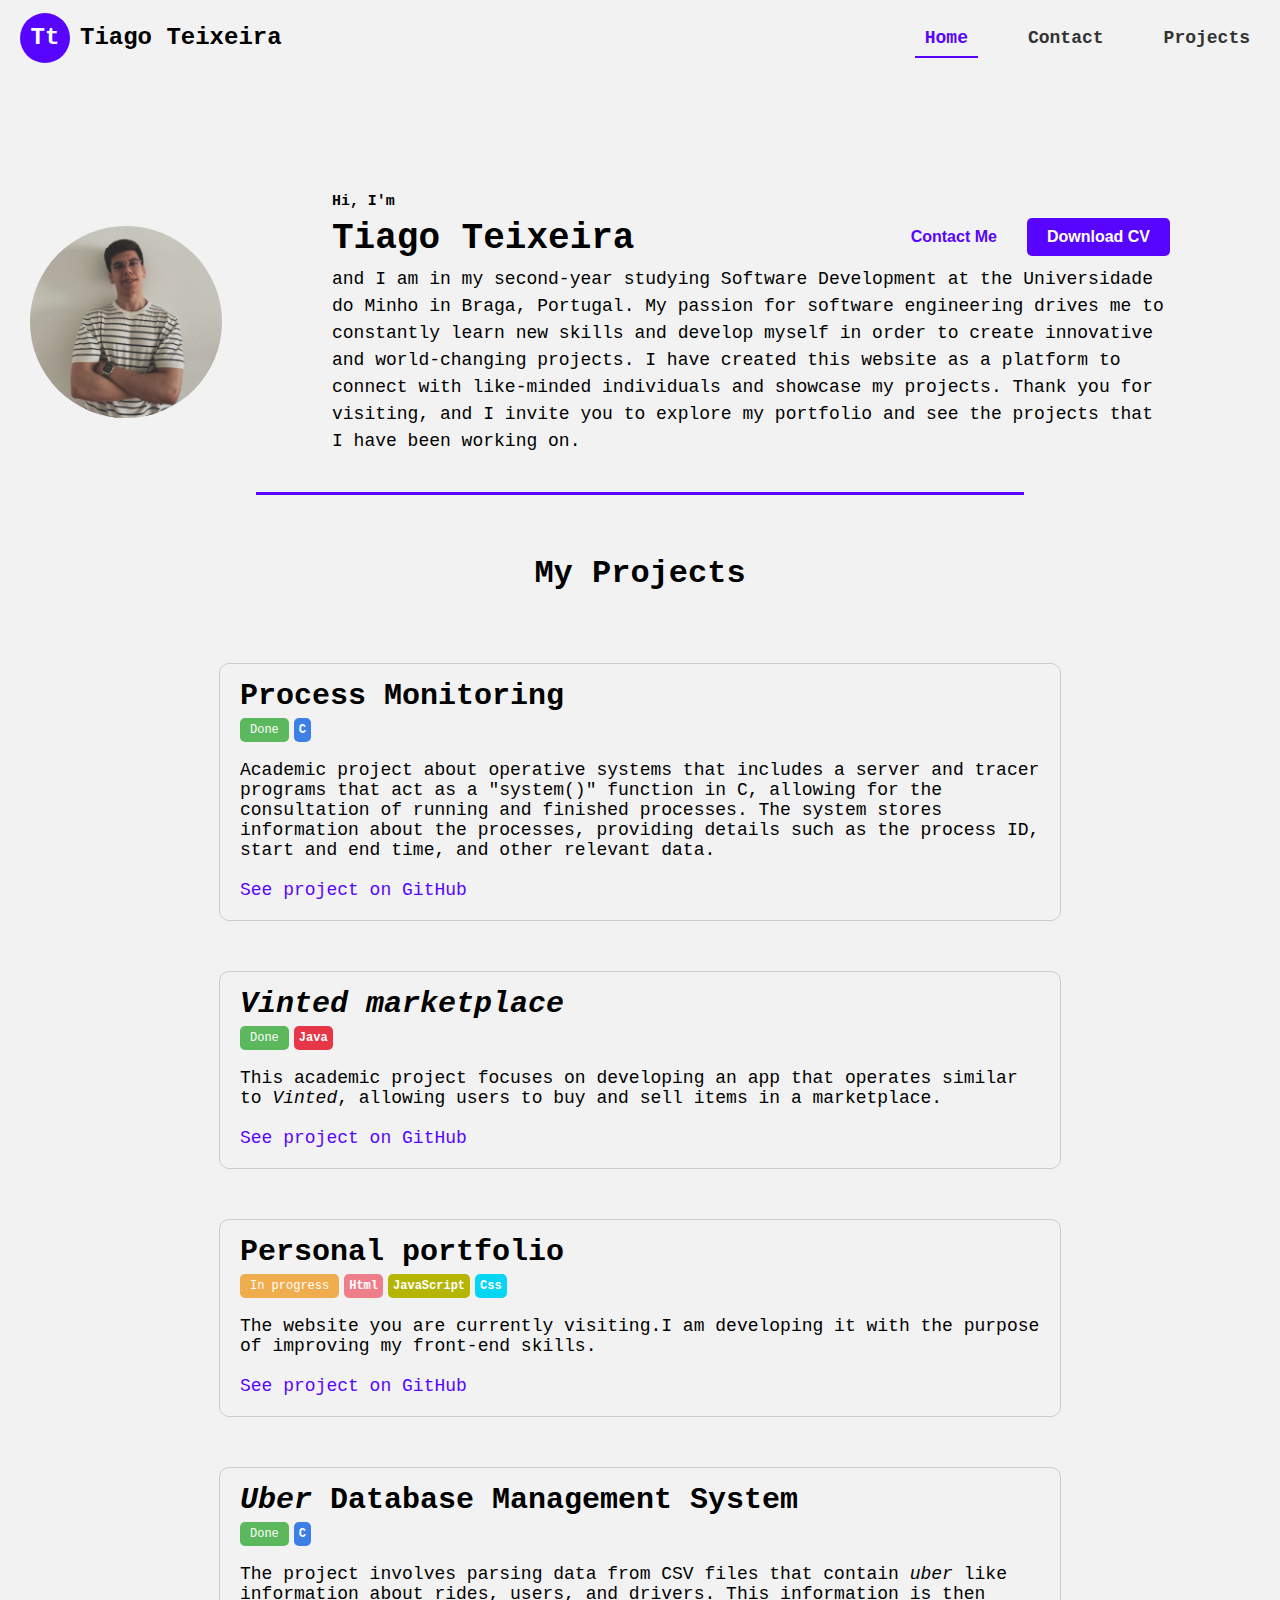
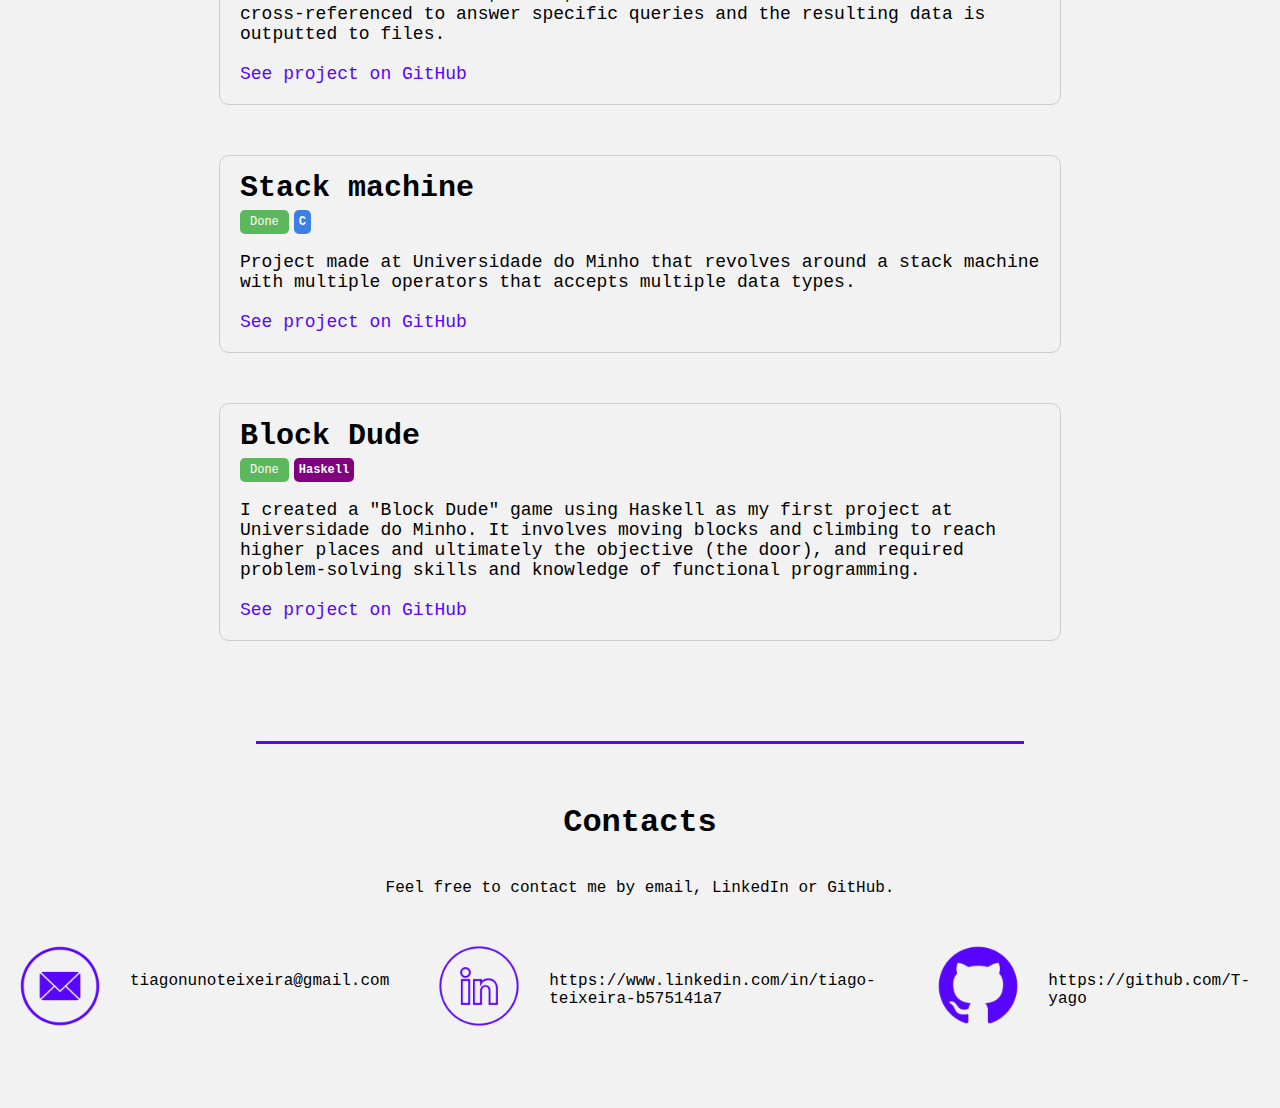
==== index.html @ 875821d2 "Fix typo" ====
<!DOCTYPE html>
<html>
<head>
	<meta charset="UTF-8">
	<title>My Portfolio</title>
    <script src="script.js"></script>
	<link rel="stylesheet" href="index.css">
</head>
<body>
	<div class="nav menu">
		<header>
			<div class="logo">
                <div class="circle" onclick="window.location.href='index.html';" style="cursor: pointer;">
					<p class="initials">Tt</p>
				  </div>
                <div onclick="window.location.href='index.html';" style="cursor: pointer;"><h1 class="name">Tiago Teixeira</h1></div>
            </div>
			<nav>
				<ul>
					<li><a href="index.html" class="active">Home</a></li>
					<li><a href="contact.html">Contact</a></li>
					<li><a href="projects.html">Projects</a></li>
				</ul>
			</nav>
		</header>
	</div>

	<div class="container">
		<img src="images/fotolinkdin.jpeg" alt="Tiago Teixeira">
		<div class="text">
			<h5>Hi, I'm</h5>
            <div class="name-buttons">
                <h1>Tiago Teixeira</h1>
                <div class="button-container">
                    <button id="contact-button" onclick="location.href='contact.html';">Contact Me</button>
                    <a href="images/CV_semContacto.pdf" download>
                        <button id="cv-button">Download CV</button>
                      </a>               
                </div>                
            </div>
			<p> and I am in my second-year studying Software Development at the Universidade do Minho in Braga, Portugal.
			My passion for software engineering drives me to constantly learn new skills and develop myself in order to create innovative and world-changing projects.
			I have created this website as a platform to connect with like-minded individuals and showcase my projects. Thank you for visiting, and I invite you to explore my portfolio and see the projects that I have been working on.</p>
		</div>
	</div>

    <div class="separator"></div>

	
	<div class="projects">
        <h1>My Projects</h1>
    
        <div class="project">
            <div class="project-header">
                <h2>Process Monitoring</h2>
                <span class="status done">Done</span>
                <span class="language c">C</span>

            </div>
            <p>Academic project about operative systems that includes a server and tracer programs that act as a "system()" function in C, allowing for the consultation of running and finished processes. The system stores information about the processes, providing details such as the process ID, start and end time, and other relevant data.</p>
            <a href="https://github.com/T-yago/SO" target="_blank">See project on GitHub</a>
        </div>
        
        <div class="project">
            <div class="project-header">
                <h2><em>Vinted marketplace</em></h2>
                <span class="status done">Done</span>
                <span class="language java">Java</span>
            </div>
            <p>This academic project focuses on developing an app that operates similar to <em>Vinted</em>, allowing users to buy and sell items in a marketplace.</p>
            <a href="https://github.com/T-yago/POO" target="_blank">See project on GitHub</a>
        </div>
        <div class="project">
            <div class="project-header">
                <h2>Personal portfolio</h2>
                <span class="status in-progress">In progress</span>
                <span class="language html">Html</span>
                <span class="language javascript">JavaScript</span>
                <span class="language css">Css</span>
            </div>
            <p>The website you are currently visiting.I am developing it with the purpose of improving my front-end skills.</p>
            <a href="https://github.com/T-yago/T-yago.github.io" target="_blank">See project on GitHub</a>
        </div>
        <div class="project">
            <div class="project-header">
                <h2><em>Uber</em> Database Management System</h2>
                <span class="status done">Done</span>
                <span class="language c">C</span>
            </div>
            <p> The project involves parsing data from CSV files that contain <em>uber</em> like information about rides, users, and drivers. This information is then cross-referenced to answer specific queries and the resulting data is outputted to files. </p>            <a href="https://github.com/T-yago/LI3" target="_blank">See project on GitHub</a>
        </div>
        
        <div class="project">
            <div class="project-header">
                <h2>Stack machine</h2>
                <span class="status done">Done</span>
                <span class="language c">C</span>
            </div>
            <p>Project made at Universidade do Minho that revolves around a stack machine with multiple operators that accepts multiple data types.</p>
            <a href="https://github.com/T-yago/LI2" target="_blank">See project on GitHub</a>
        </div>
        <div class="project">
            <div class="project-header">
                <h2>Block Dude</h2>
                <span class="status done">Done</span>
                <span class="language haskell">Haskell</span>
            </div>
            <p>I created a "Block Dude" game using Haskell as my first project at Universidade do Minho. It involves moving blocks and climbing to reach higher places and ultimately the objective (the door), and required problem-solving skills and knowledge of functional programming.</p>
            <a href="https://github.com/T-yago/LI1" target="_blank">See project on GitHub</a>
        </div>
    </div>

    
    <div class="separator"></div>

    <div class="contacts">
		<h1>Contacts</h1>
		<p>Feel free to contact me by email, LinkedIn or GitHub.</p>
		    <div class="logos">
                <div class="social_contact">
			        <a href="mailto:tiagonunoteixeira@gmail.com" target="_blank"><img src="images/email.png" alt="Email"></a>
                    <p>tiagonunoteixeira@gmail.com</p>
                </div>
                <div class="social_contact">
			        <a href="https://www.linkedin.com/in/tiago-teixeira-b575141a7" target="_blank"><img src="images/linkedin.png" alt="LinkedIn"></a>
                    <p>https://www.linkedin.com/in/tiago-teixeira-b575141a7</p>
                </div>
                <div class="social_contact">
                    <a href="https://github.com/T-yago" target="_blank"><img src="images/github.png" alt="GitHub"></a>
                    <p>https://github.com/T-yago</p>
                </div>
		</div>
	</div>
    	  
</body>
</html>
---- index.css ----
body {
  background-color:#f2f2f2;
  margin: 0;
  padding: 0;
  font-family: "ubuntu", monospace;
}
  .container {
    margin-top:6%;
    display: flex;
    flex-direction: row;
    align-items: center;
    justify-content: center;
    background-color: #f2f2f2;
    margin-bottom: -1%;
  }

  .container img {
    width: 15%;
    height: auto;
    margin-left: 30px;
    margin-right: 0px;
    margin-top: 10px;
    margin-bottom: 10px;
    border-radius: 50%;
  }

/* Name and buttons*/
/* ---------------------------------------------------------------------------*/

  .name-buttons {
    display: flex;
    flex-direction: row;
    justify-content: space-between;
    align-items: center;
    width: 100%;
  }

  .name-buttons h1 {
    font-family: 'Source Code Pro', monospace;
  }

  .button-container {
    display: flex;
    flex-direction: row;
    align-items: flex-end;
    margin-left: auto;
    margin-bottom: 4px;
  }

  .button-container button#contact-button {
    margin-right: 10px;
    padding: 10px 20px;
    margin-left: 10px;
    font-size: 16px;
    font-weight: bold;
    border-radius: 5px;
    border: none;
    background-color: #f2f2f2;
    color: #5805ff;
    cursor: pointer;
    transition: background-color 0.3s ease, transform 0.2s ease;
  }
  
  .button-container button#contact-button:hover {
    background-color: #5805ff;
    color: white;
    transform: scale(1.05);
  }
  

  .button-container button#cv-button {
    padding: 10px 20px;
    font-size: 16px;
    font-weight: bold;
    border-radius: 5px;
    border: none;
    background-color: #5805ff;
    color: white;
    cursor: pointer;
    transition: background-color 0.3s ease, transform 0.2s ease, color 0.2s ease;
  }
  
  .button-container button#cv-button:hover {
    color: white;
    transform: scale(1.05);
  }

 

  /* ---------------------------------------------------------------------------*/
  /*----------------------------------------------- text -------------------------------------------------------------*/

  .text {
    flex: 1;
    margin-right: 60px;
    font-size: 18px;
    line-height: 1.5;
    text-align: center;
    display: flex;
    flex-direction: column;
    align-items: flex-start;
    margin-left: 60px;
    padding: 50px;
    width: 70%;
  }

  .text h5, .text h1, .text p {
    text-align: start;
    margin: 0;
    padding: 0;
  }



/* ---------------------------------------------------------------------------*/
/*------------------------Navigation menu ------------------*/

header {
  display: flex;
  justify-content: space-between;
  align-items: center;
  background-color: #f2f2f2;
  margin-top: 1%;
}

.logo {
  margin-left: 20px;
  display: flex;
  align-items: center;
}

.circle {
  display: flex;
  justify-content: center;
  align-items: center;
  background-color: #5805ff;
  border-radius: 50%;
  width: 50px;
  height: 50px;
  margin-right: 10px;
  cursor: pointer;
  position: relative;
  transition: transform 0.2s ease-in-out;
  padding: 0; 
}

  
  .circle:hover {
  transform: scale(1.1); /* add scaling effect */
  }

.initials {
  color: #fff;
  font-size: 24px;
  font-weight: bold;
  margin: 0;
}

.name {
  margin: 0;
  font-size: 24px;
}

nav ul {
  list-style: none;
  margin: 0;
  padding: 0;
  display: flex;
}

nav ul li {
  margin-right: 20px;
}

nav ul li:last-child {
  margin-right: 0;
}

nav ul li a {
  text-decoration: none;
  color: #333;
  margin-right: 20px;
  padding: 10px;
  font-weight: bold;
  font-size: 18px;
  transition: color 0.3s ease;
  position: relative;
}

nav ul li a:hover {
  color: #5805ff;
}

nav ul li a::after {
  content: '';
  position: absolute;
  width: 100%;
  height: 2px;
  bottom: 0;
  left: 0;
  background-color: #5805ff;
  visibility: hidden;
  transform: scaleX(0);
  transition: all 0.3s ease-in-out;
}

nav ul li a:hover::after {
  visibility: visible;
  transform: scaleX(1);
}

nav ul li a.active {
  color: #5805ff;
}

nav ul li a.active::after {
  visibility: visible;
  transform: scaleX(1);
  background-color: #5805ff; /* add this line */
}




/*
-------------------------------------------PROJECTS-----------------------------------------------------------
*/

.projects {
  display: flex;
  flex-direction: column;
  align-items: center;
  margin-bottom: 100px;
}

.project {
  margin-top: 50px;
  padding: 20px;
  border: 1px solid #ccc;
  border-radius: 10px;
  max-width: 800px;
  width: 100%;
}

.project-header {
  display: flex;
  align-items: center;
  margin-bottom: 10px;
  flex-wrap: wrap;
}

.project-header h2 {
  margin-top: -5px;
  margin-bottom: 5px;
  width: 100%;
  font-size: 30px;
  margin-right: 10px;
}


.project p {
  font-size: 18px;
  margin-bottom: 20px;
}

.project a {
  display: block;
  font-size: 18px;
  text-decoration: none;
  color: #5805ff;
}

.project a:hover {
  text-decoration: underline;
  border: none;
}

.status {
  font-size: 12px;
  padding: 5px 10px;
  border-radius: 5px;

}

.done {
  background-color: #5cb85c;
  color: #fff;
}

.in-progress {
  background-color: #f0ad4e;
  color: #fff;

}

.project:nth-child(:last-child) {
 padding-bottom: 10px;
}

.language {
  padding: 5px;
  border-radius: 5px;
  font-size: 12px;
  font-weight: bold;
  margin: 0px;
  margin-left: 5px;
}

.c {
  color: #fff;
  background-color: #3c80e5;
}

.java {
  background-color: #e73648;
  color: #fff;
}

.javascript {
  background-color: #b5b504;
  color: #fff;
}

.css {
  background-color: #07d5f4;
  color: #fff;
}

.html {
  background-color: #ee7e89;
  color: #fff;
}

.haskell {
  background-color: purple;
  color: #fff;
}

/* CONTACTS */

.contacts {
  display: flex;
  align-items: center;
  flex-direction: column;
 }
 
 .contacts img {
     width: 100px;
     height: 100px;
     border-radius: 50%;
     transition: transform 0.2s ease-in-out;
 }
 
 .logos {
  padding-top: 1%;
  display: flex;
  flex-direction: row;
 }
 
 .logos img:hover {
     transform: scale(1.1);
     border: none;
 }

 .social_contact {
  padding: 10px;
  display: flex;
  flex-direction: row;
 }

 .social_contact p {
  padding: 20px;
 }   

 /*
 Changed the top margin because the size of the logos was different
 */
 .social_contact:nth-child(3) {
  margin-bottom: 18px;
}



.separator {
  width: 60%;
	height: 3px;
	margin: auto;
  margin-bottom: 3%;
  background-color: #5805ff;
}
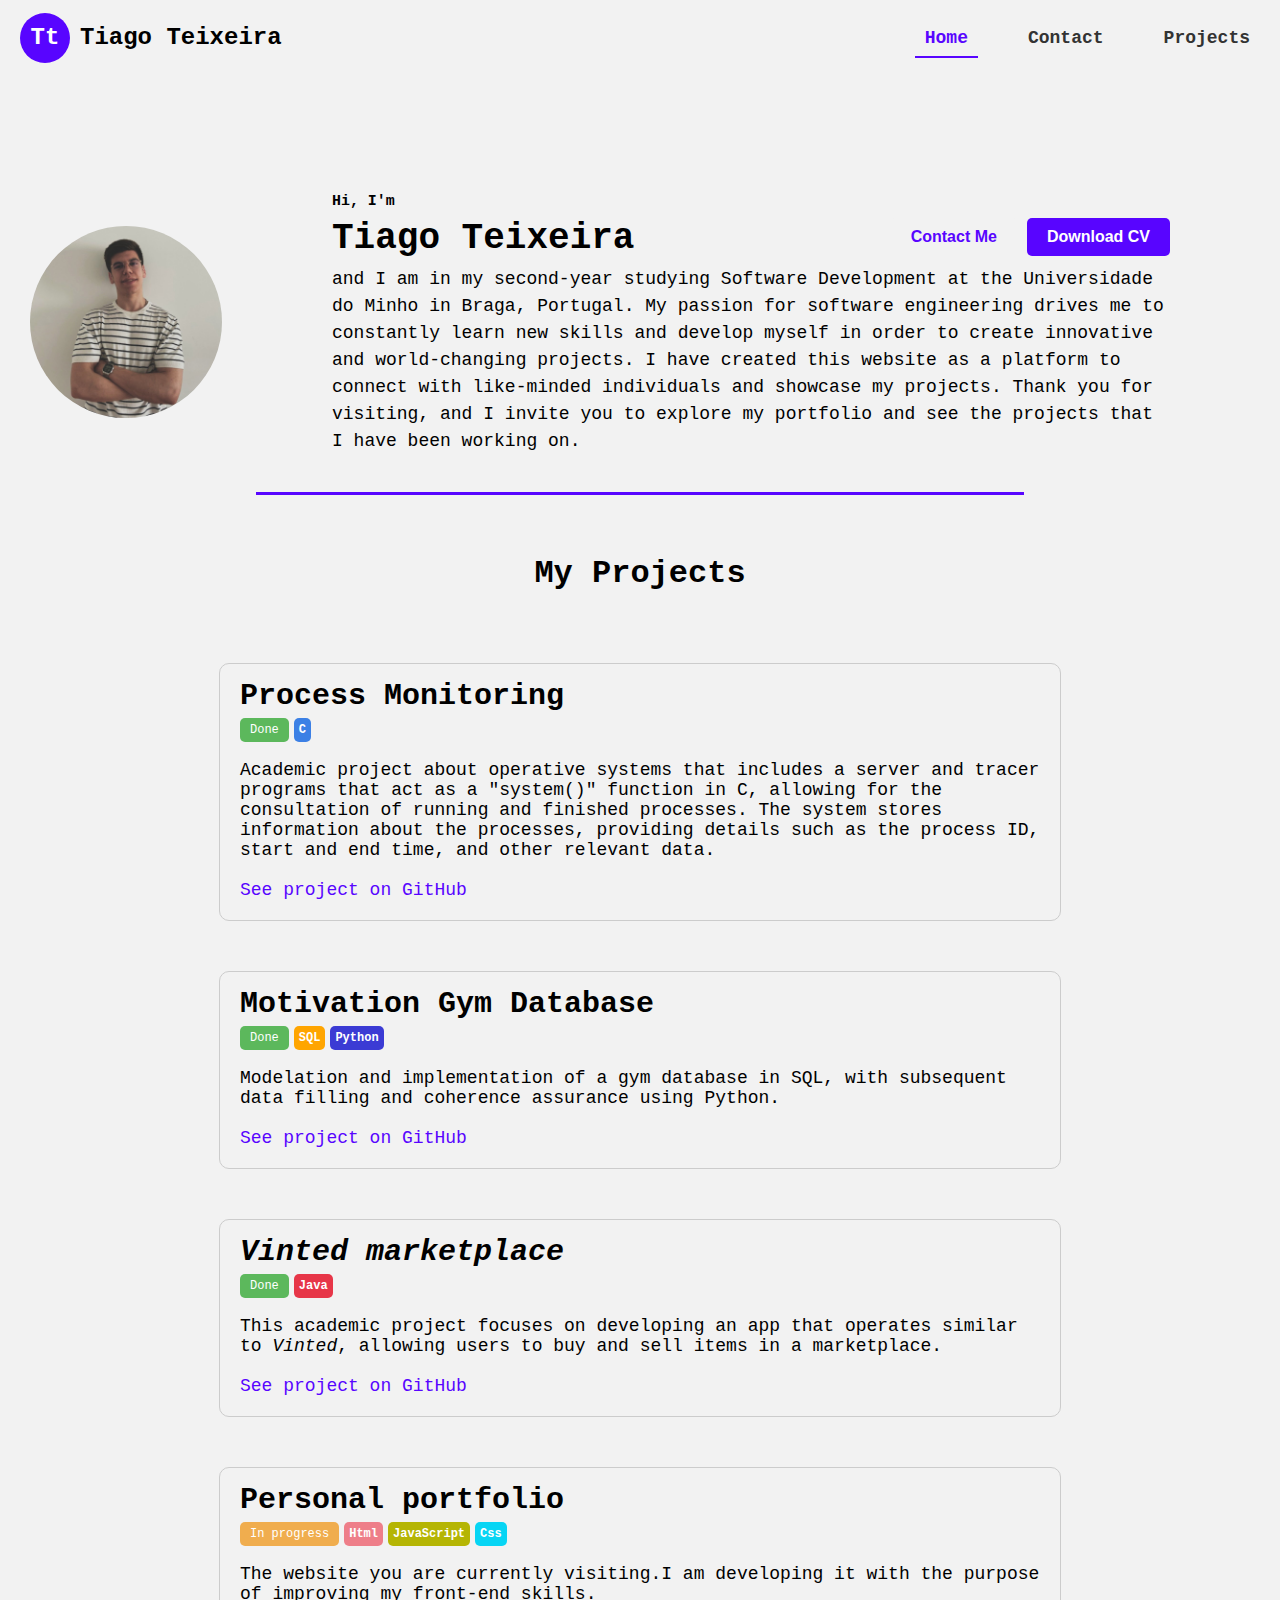
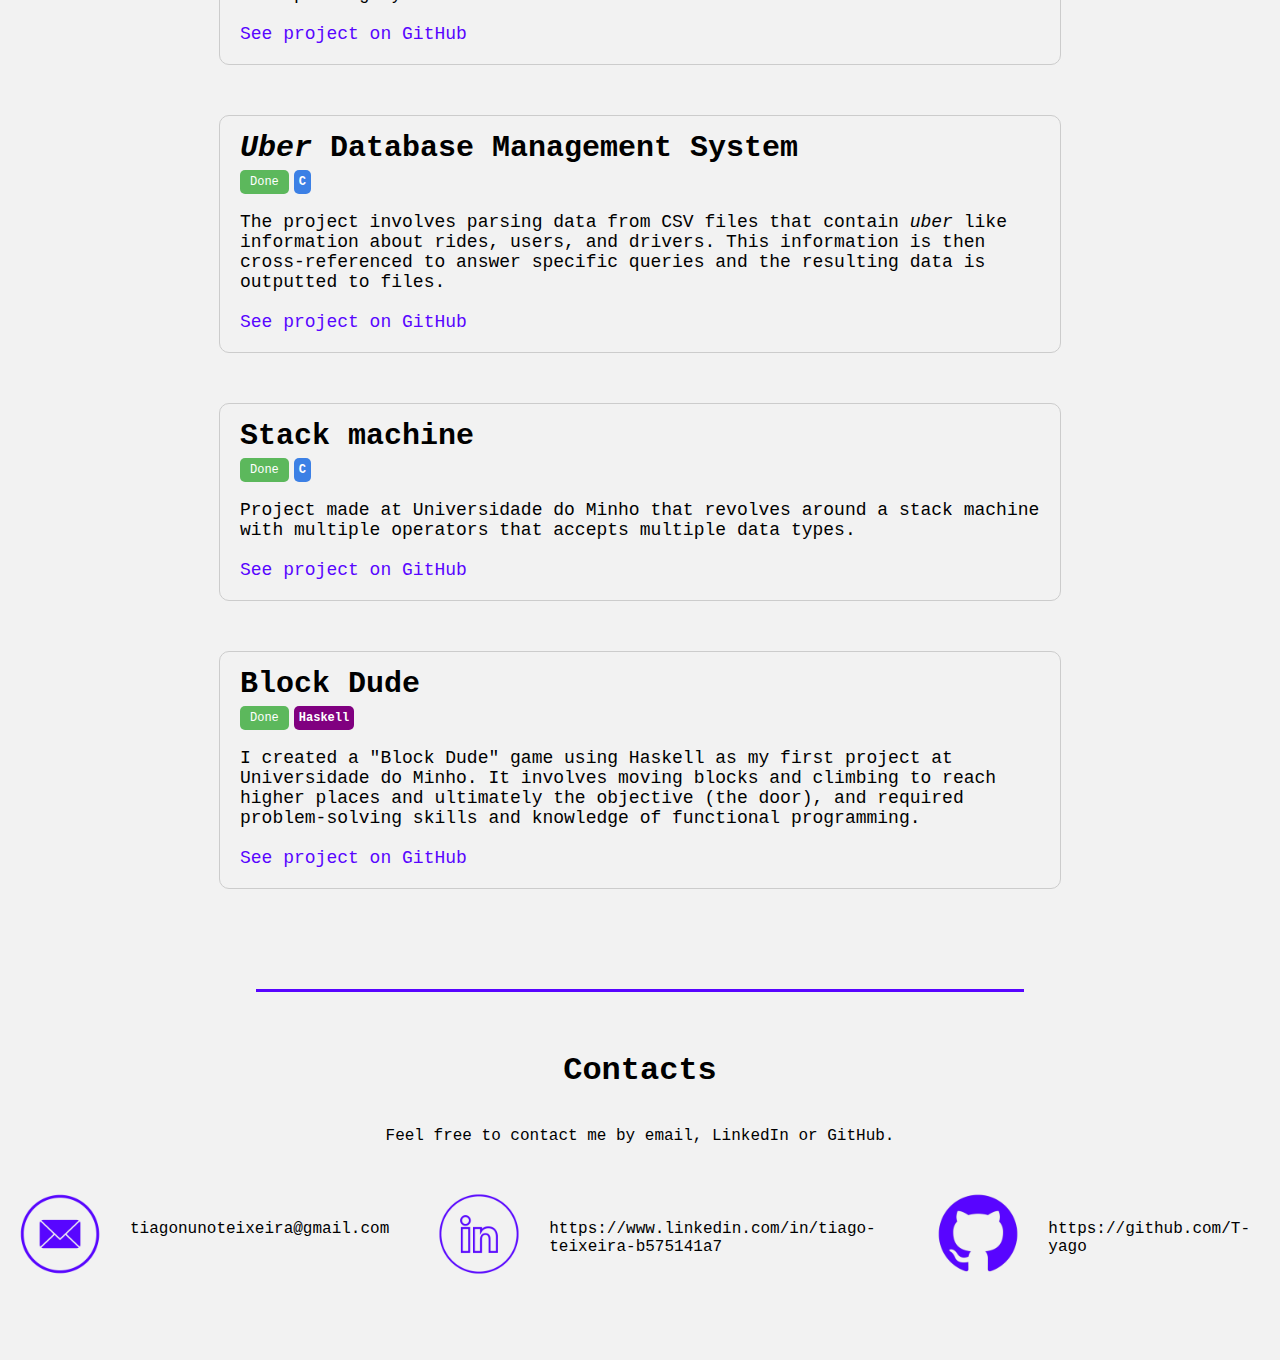
==== commit bbef56c4: "Added SQL and python project" ====
--- a/index.html
+++ b/index.html
@@ -59,6 +59,18 @@
             </div>
             <p>Academic project about operative systems that includes a server and tracer programs that act as a "system()" function in C, allowing for the consultation of running and finished processes. The system stores information about the processes, providing details such as the process ID, start and end time, and other relevant data.</p>
             <a href="https://github.com/T-yago/SO" target="_blank">See project on GitHub</a>
+        </div>
+
+        <div class="project">
+            <div class="project-header">
+                <h2>Motivation Gym Database</h2>
+                <span class="status done">Done</span>
+                <span class="language sql">SQL</span>
+                <span class="language python">Python</span>
+
+            </div>
+            <p>Modelation and implementation of a gym database in SQL, with subsequent data filling and coherence assurance using Python. </p>
+            <a href="https://github.com/T-yago/Motivation-Gym-Database" target="_blank">See project on GitHub</a>
         </div>
         
         <div class="project">
--- a/index.css
+++ b/index.css
@@ -336,6 +336,16 @@
   color: #fff;
 }
 
+.sql {
+  background-color: orange;
+  color: #fff;
+}
+
+.python {
+  background-color: rgb(59, 59, 212);
+  color: #fff;
+}
+
 /* CONTACTS */
 
 .contacts {
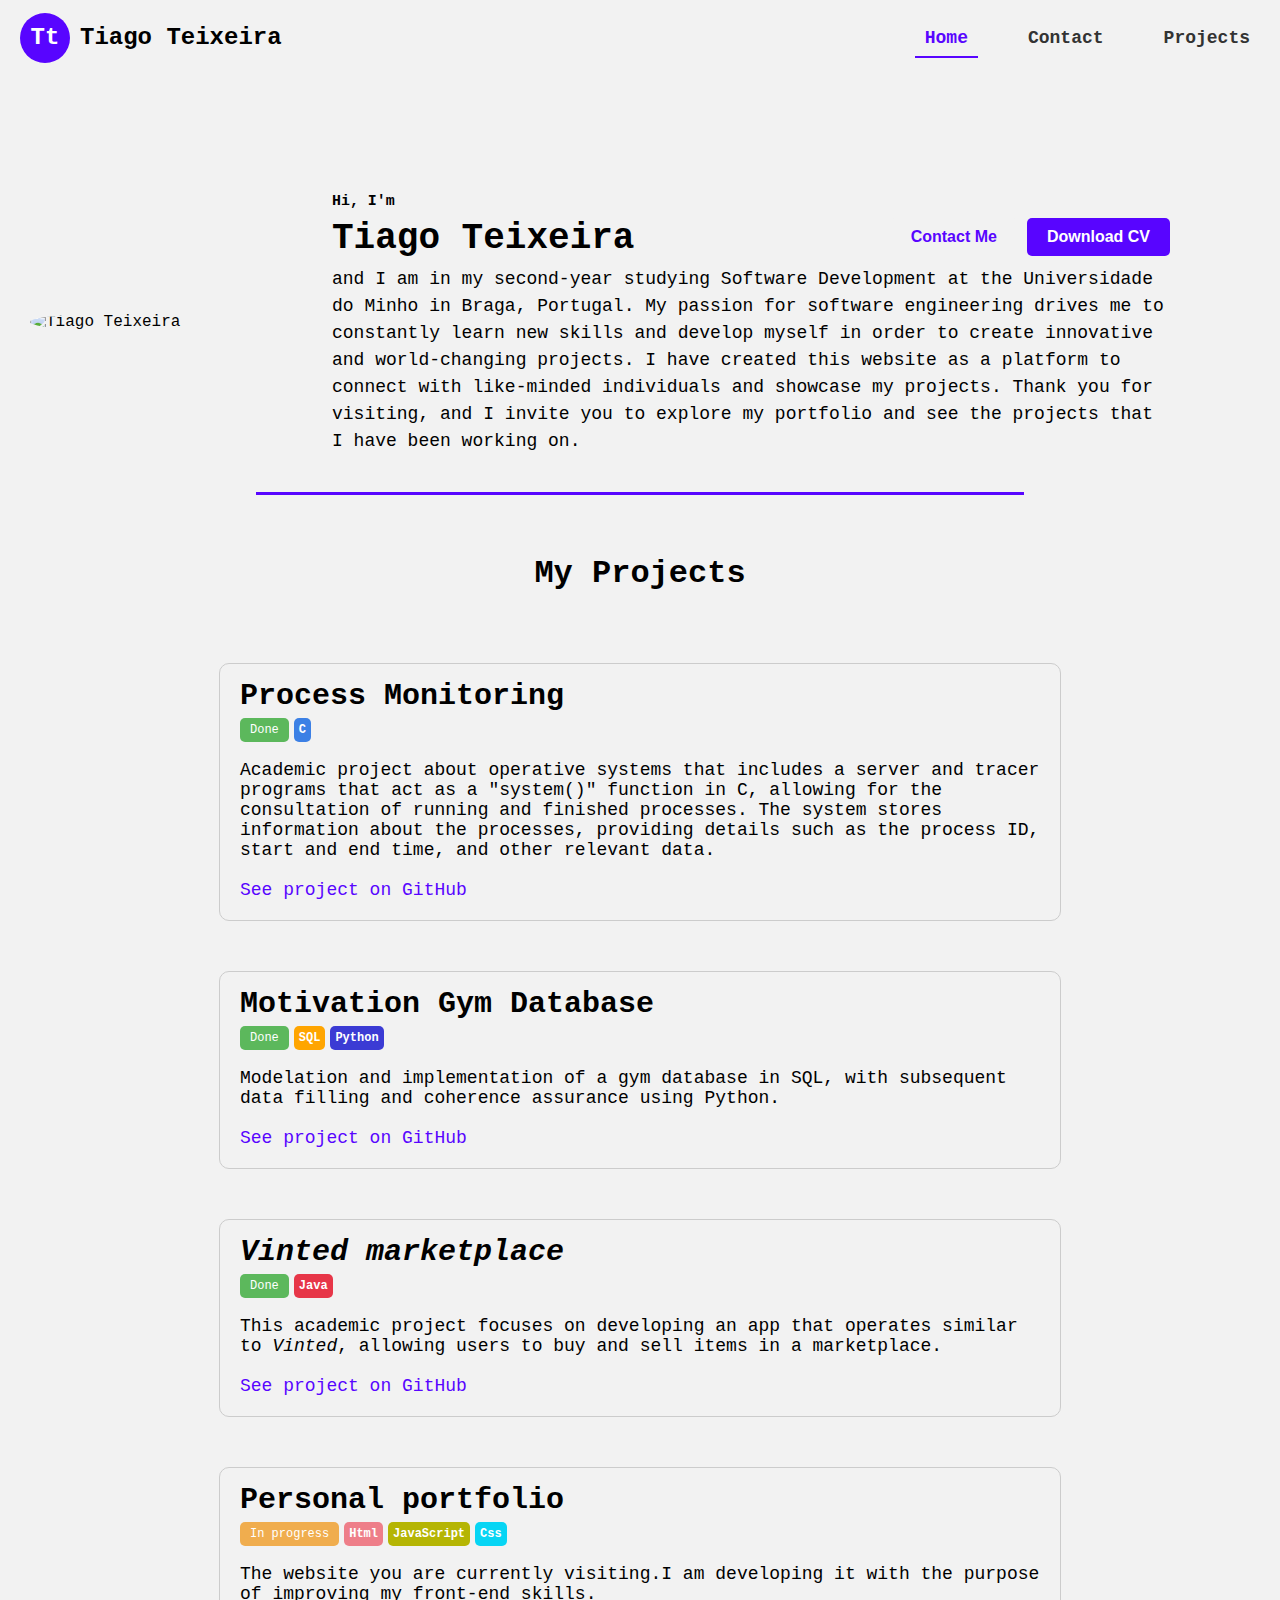
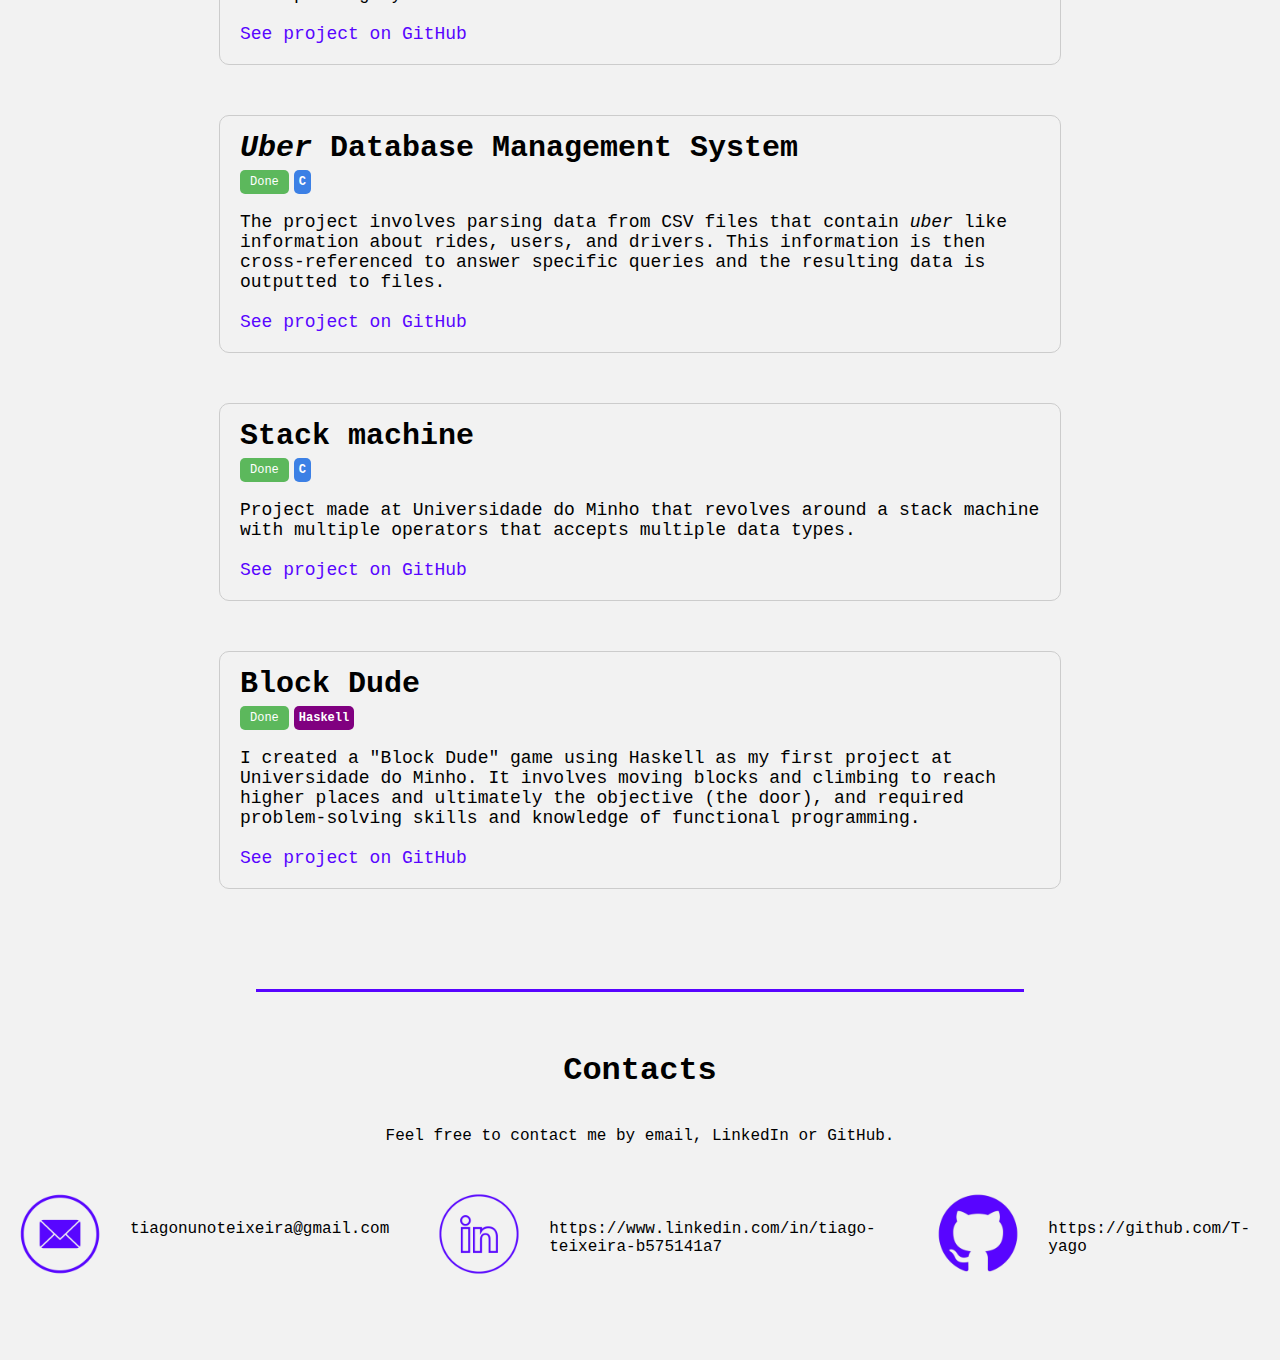
==== commit b281c43e: "Change profile pic FIX" ====
--- a/index.html
+++ b/index.html
@@ -26,7 +26,7 @@
 	</div>
 
 	<div class="container">
-		<img src="images/fotolinkdin.jpeg" alt="Tiago Teixeira">
+		<img src="images/fotolinkedin_atualizada.JPG" alt="Tiago Teixeira">
 		<div class="text">
 			<h5>Hi, I'm</h5>
             <div class="name-buttons">
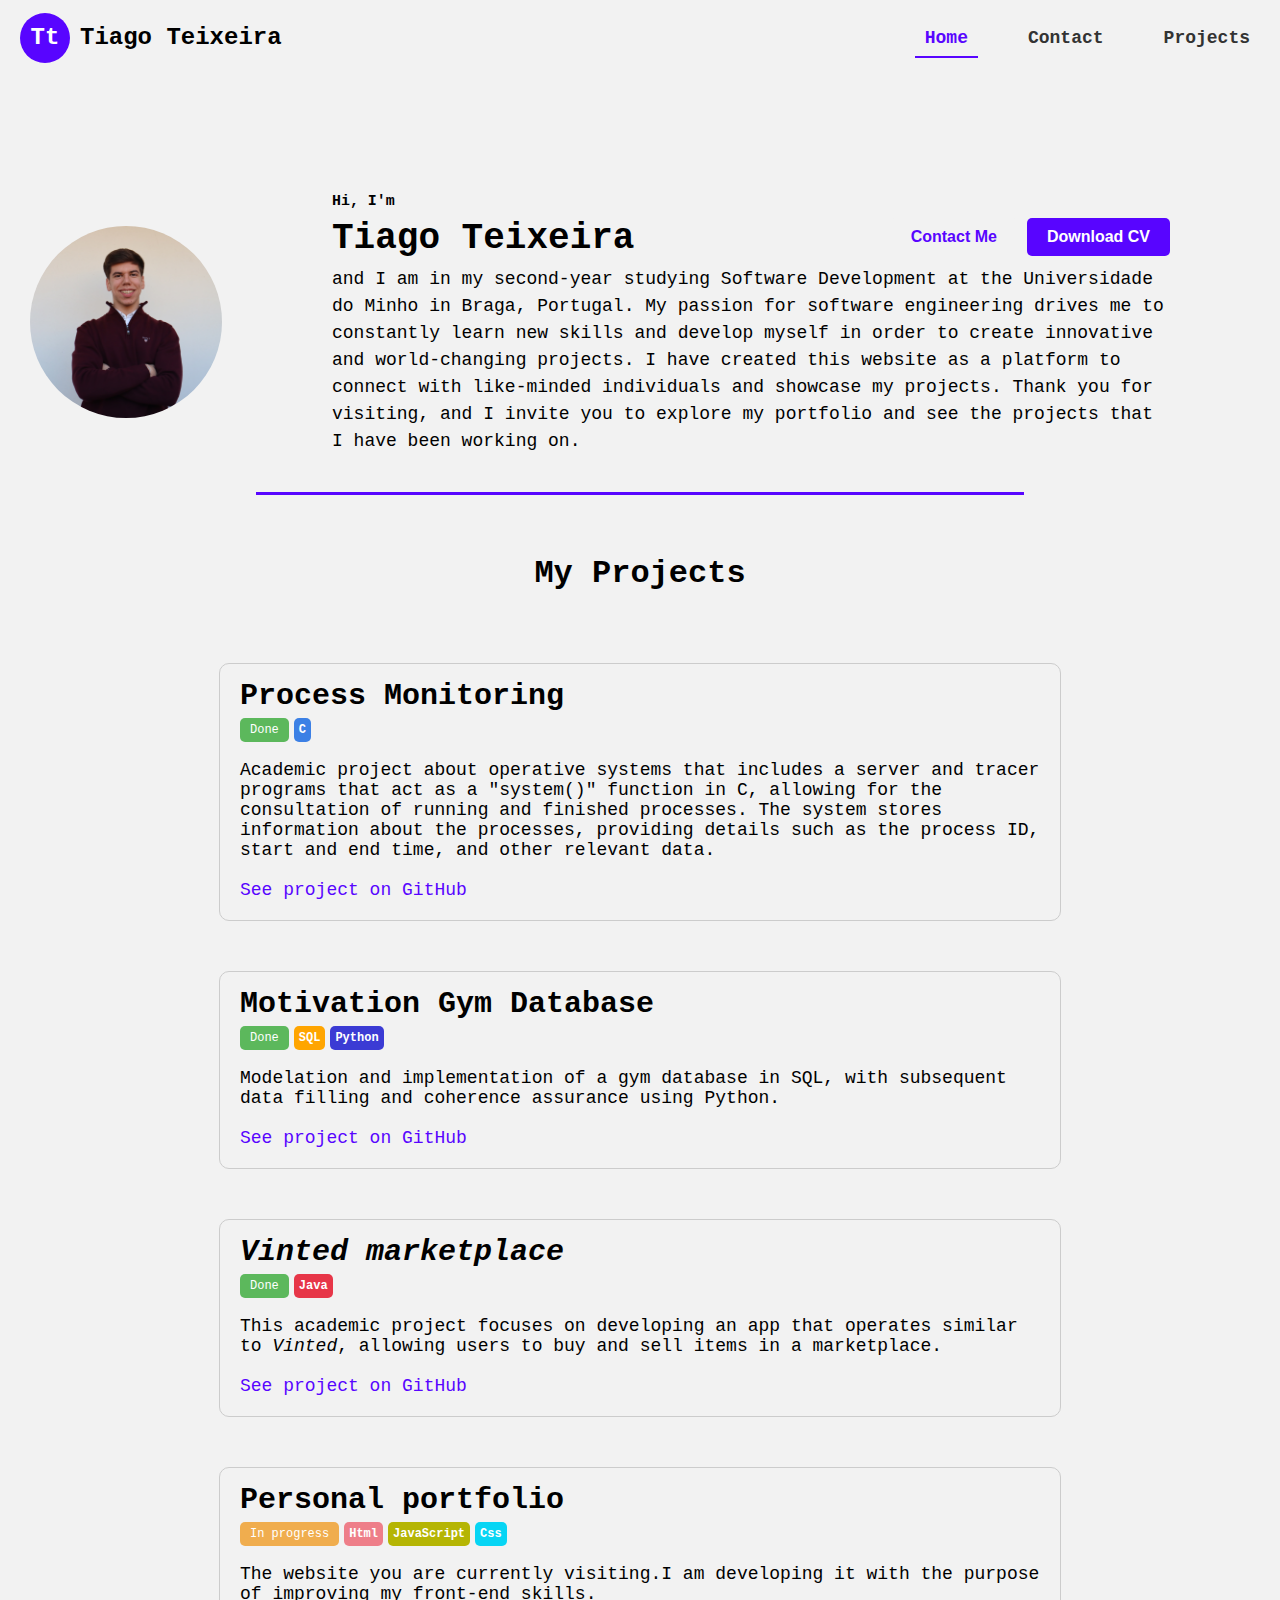
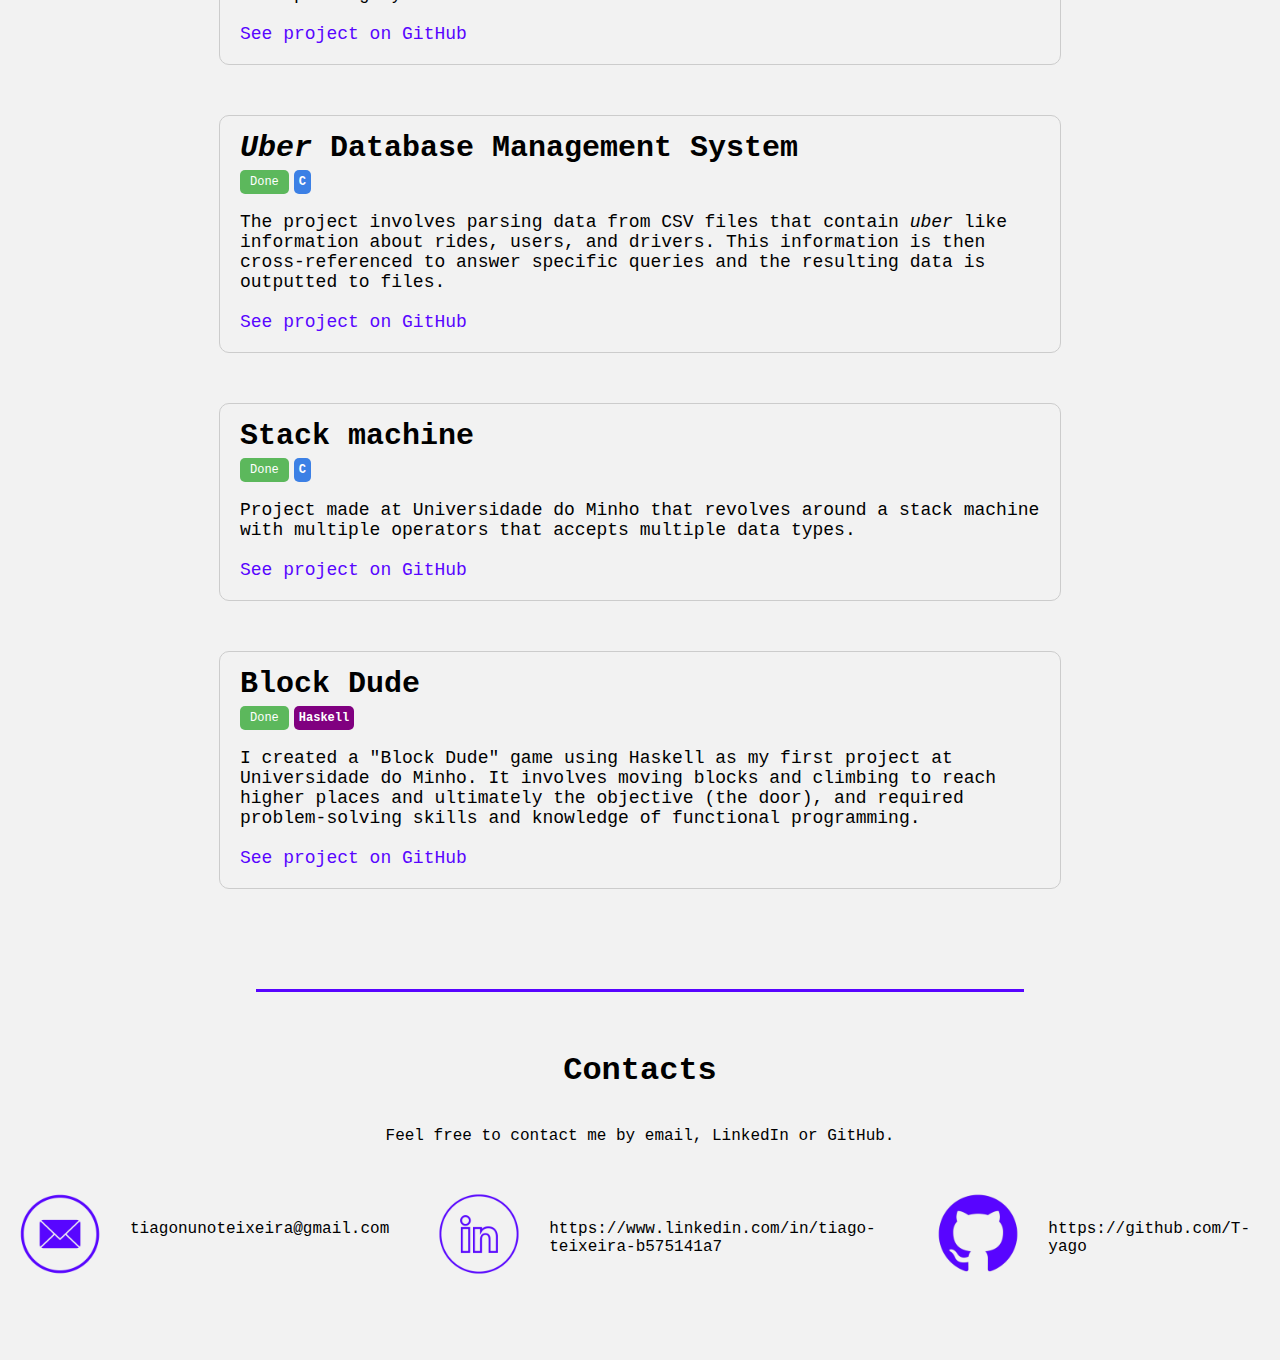
==== commit af2cd23f: "Changed pic" ====
--- a/index.html
+++ b/index.html
@@ -26,7 +26,7 @@
 	</div>
 
 	<div class="container">
-		<img src="images/fotolinkedin_atualizada.JPG" alt="Tiago Teixeira">
+		<img src="images/fotolinkedin.png" alt="Tiago Teixeira">
 		<div class="text">
 			<h5>Hi, I'm</h5>
             <div class="name-buttons">
--- a/index.css
+++ b/index.css
@@ -16,7 +16,7 @@
 
   .container img {
     width: 15%;
-    height: auto;
+    height: 8%;
     margin-left: 30px;
     margin-right: 0px;
     margin-top: 10px;
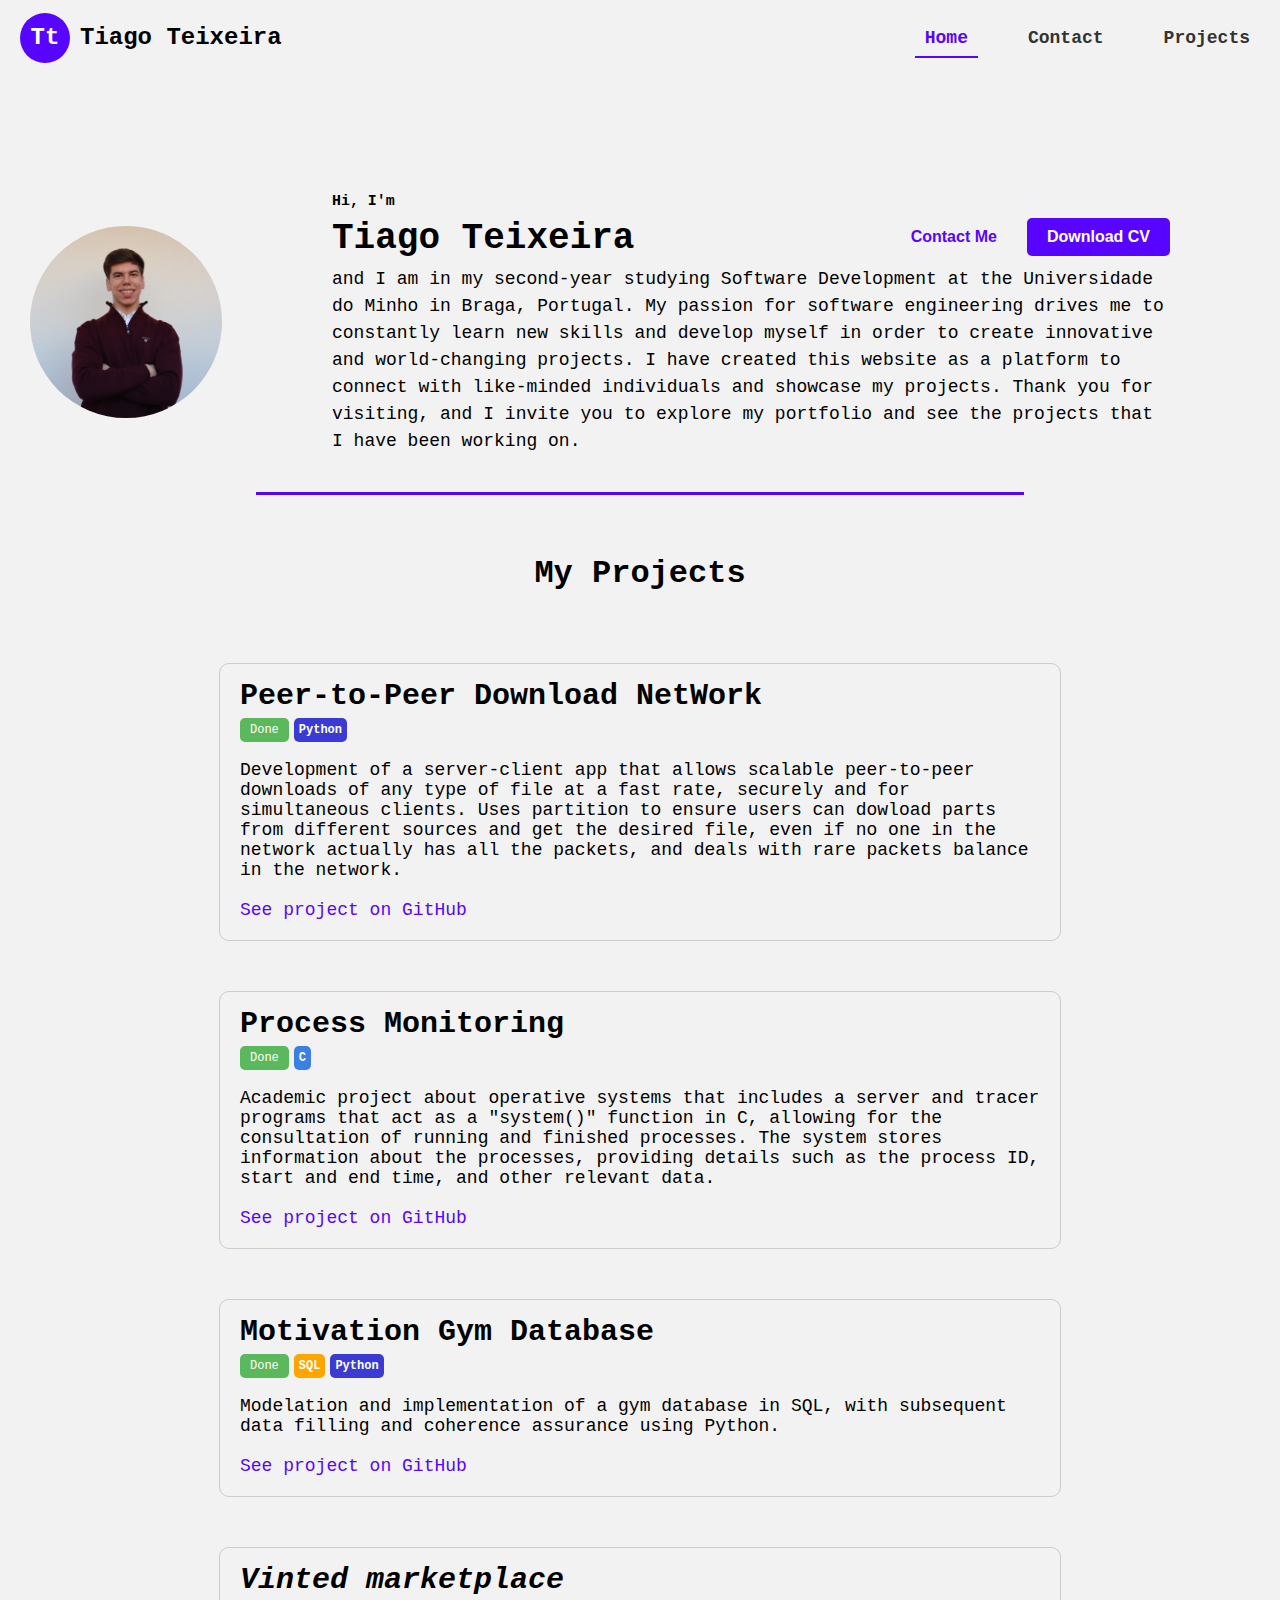
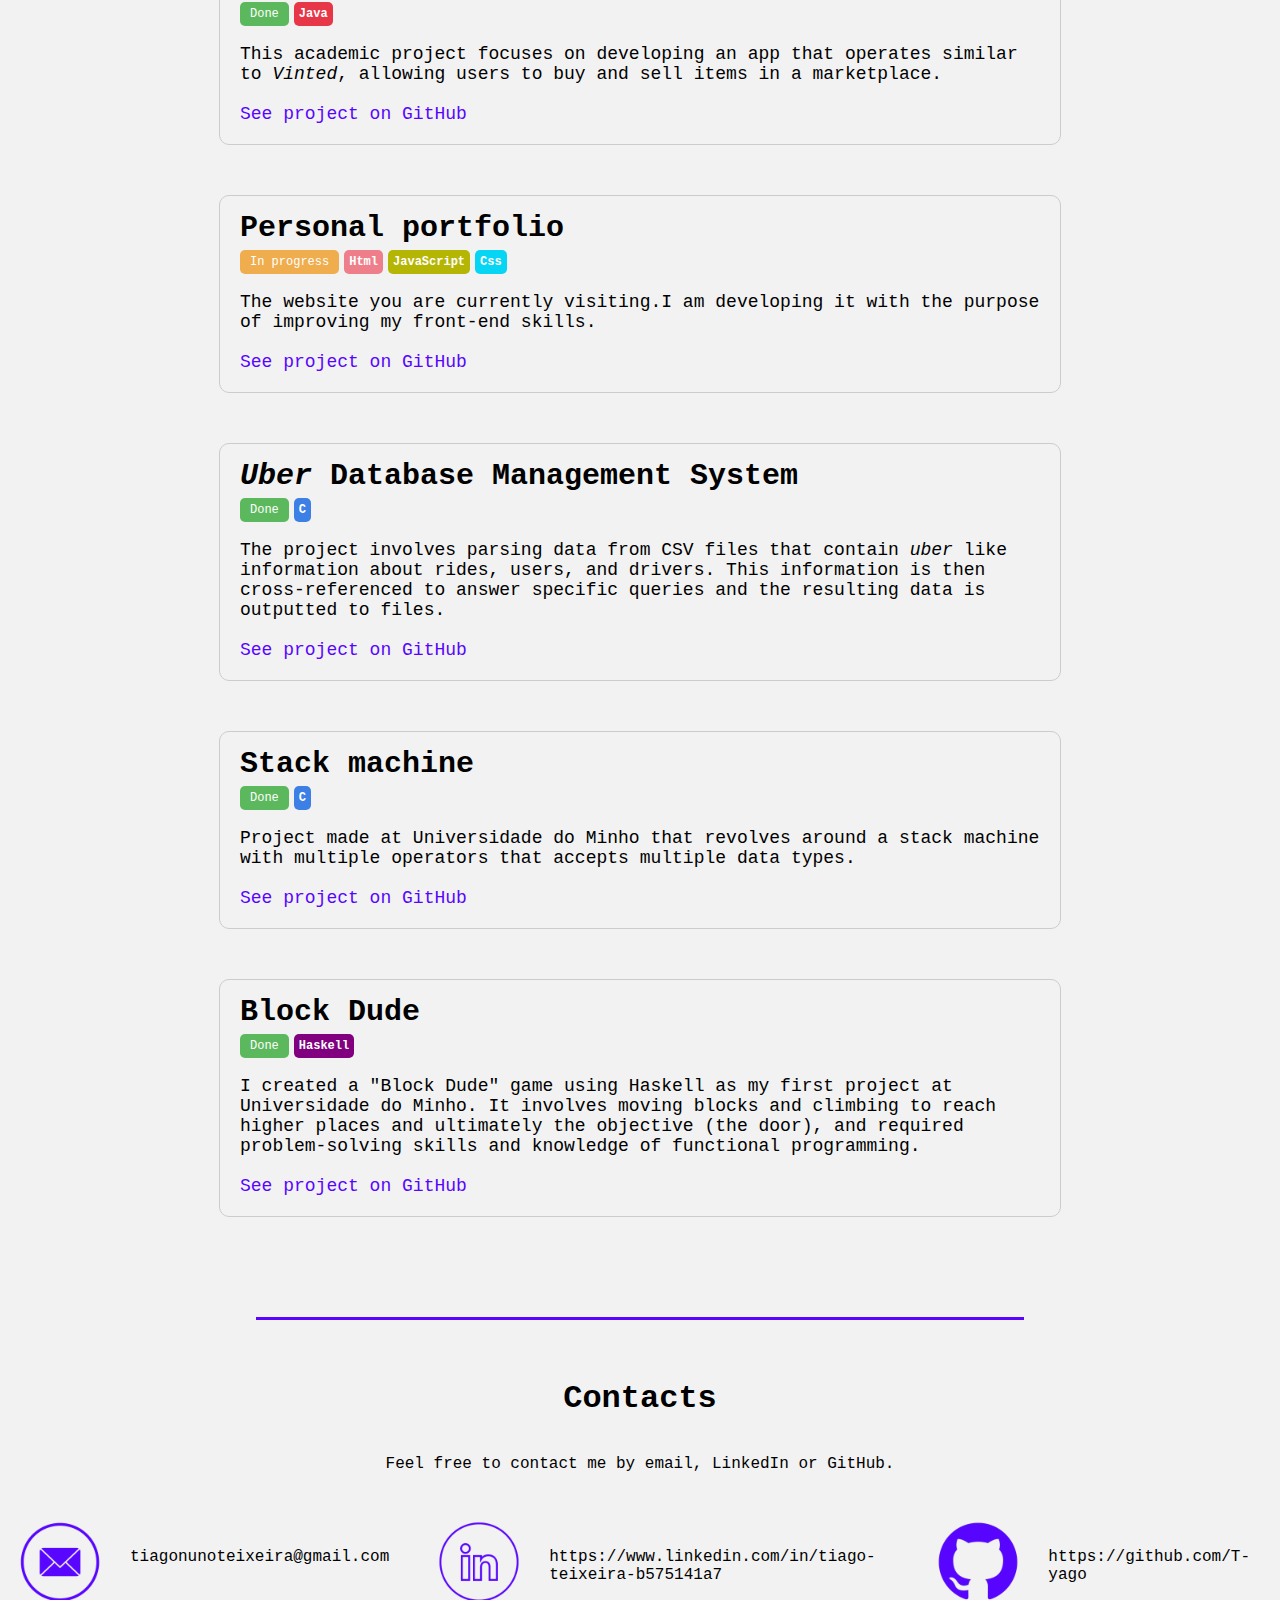
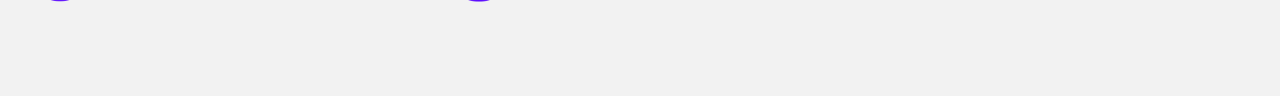
==== commit e6cd0454: "Added new project CC and update CV" ====
--- a/index.html
+++ b/index.html
@@ -33,7 +33,7 @@
                 <h1>Tiago Teixeira</h1>
                 <div class="button-container">
                     <button id="contact-button" onclick="location.href='contact.html';">Contact Me</button>
-                    <a href="images/CV_semContacto.pdf" download>
+                    <a href="images/CV-sc.pdf" download>
                         <button id="cv-button">Download CV</button>
                       </a>               
                 </div>                
@@ -49,6 +49,17 @@
 	
 	<div class="projects">
         <h1>My Projects</h1>
+
+        <div class="project">
+            <div class="project-header">
+                <h2>Peer-to-Peer Download NetWork</h2>
+                <span class="status done">Done</span>
+                <span class="language python">Python</span>
+
+            </div>
+            <p>Development of a server-client app that allows scalable peer-to-peer downloads of any type of file at a fast rate, securely and for simultaneous clients. Uses partition to ensure users can dowload parts from different sources and get the desired file, even if no one in the network actually has all the packets, and deals with rare packets balance in the network. </p>
+            <a href="https://github.com/T-yago/CC" target="_blank">See project on GitHub</a>
+        </div>
     
         <div class="project">
             <div class="project-header">
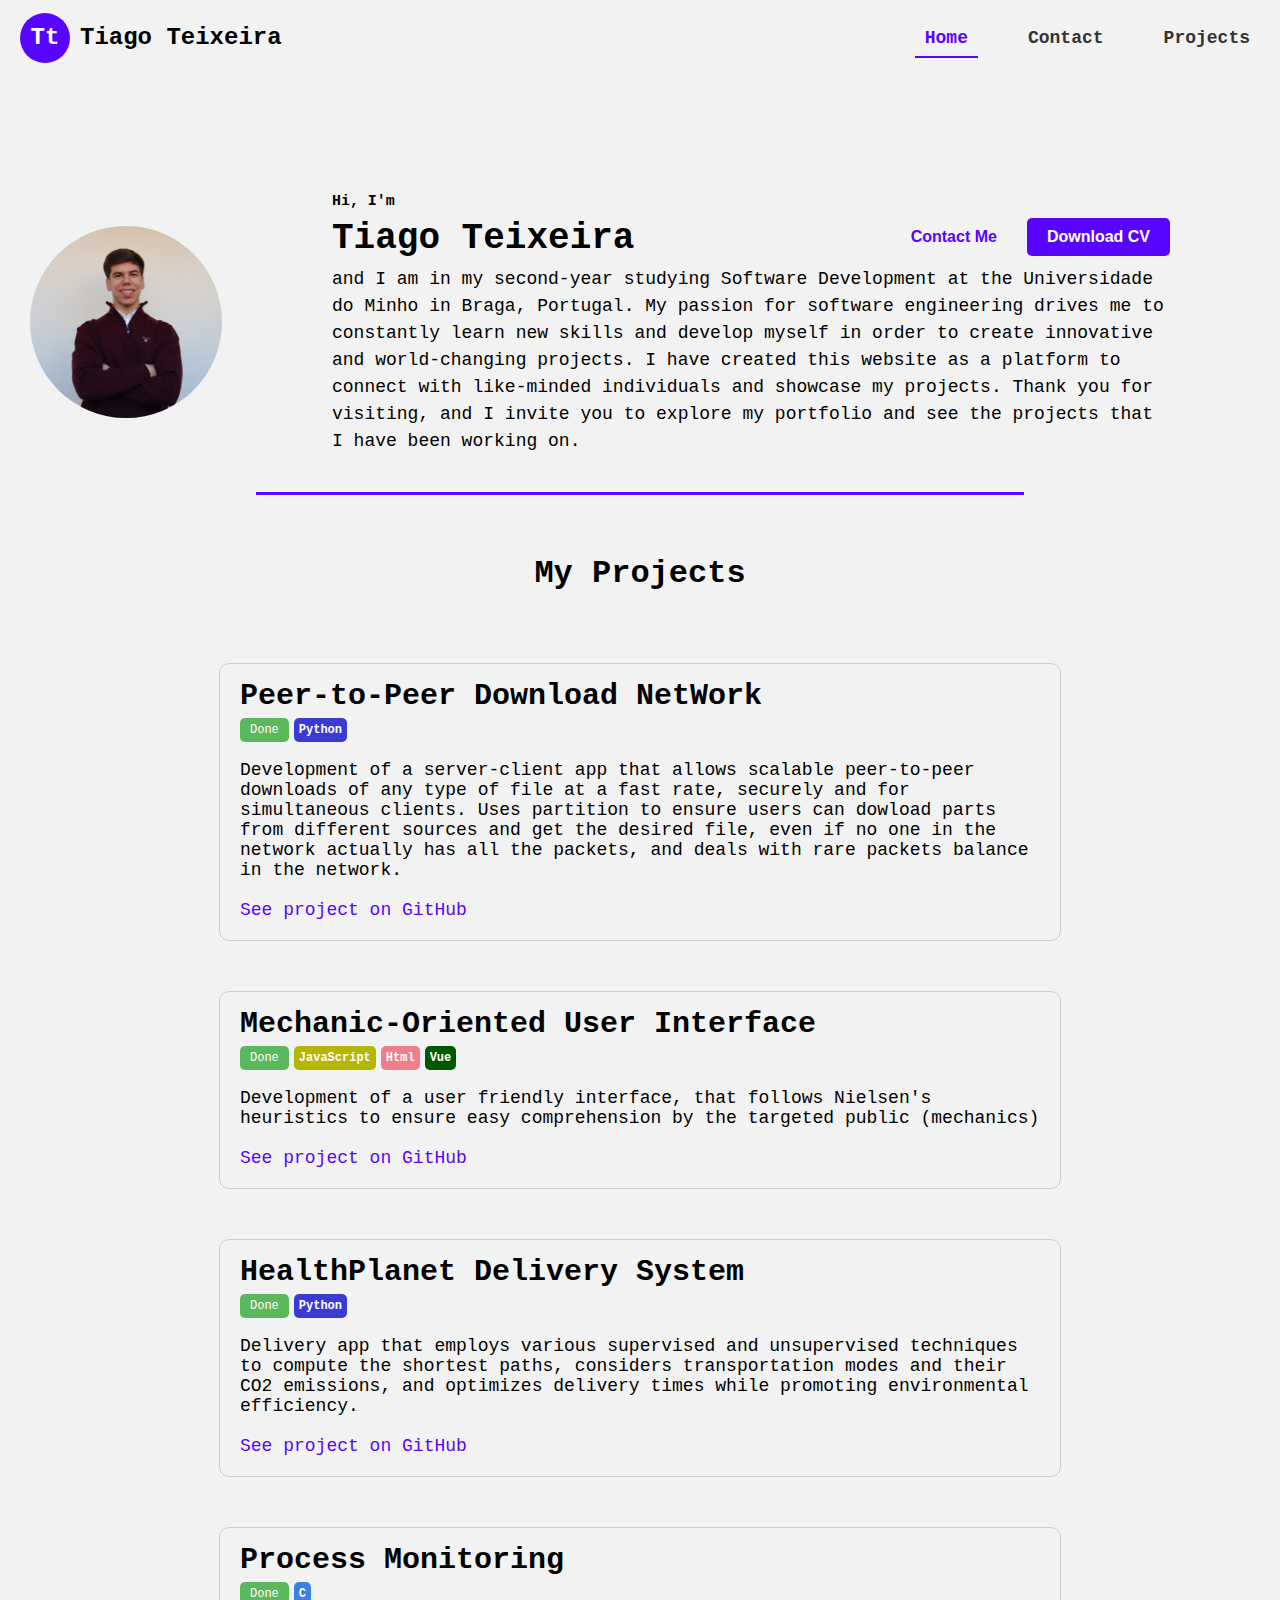
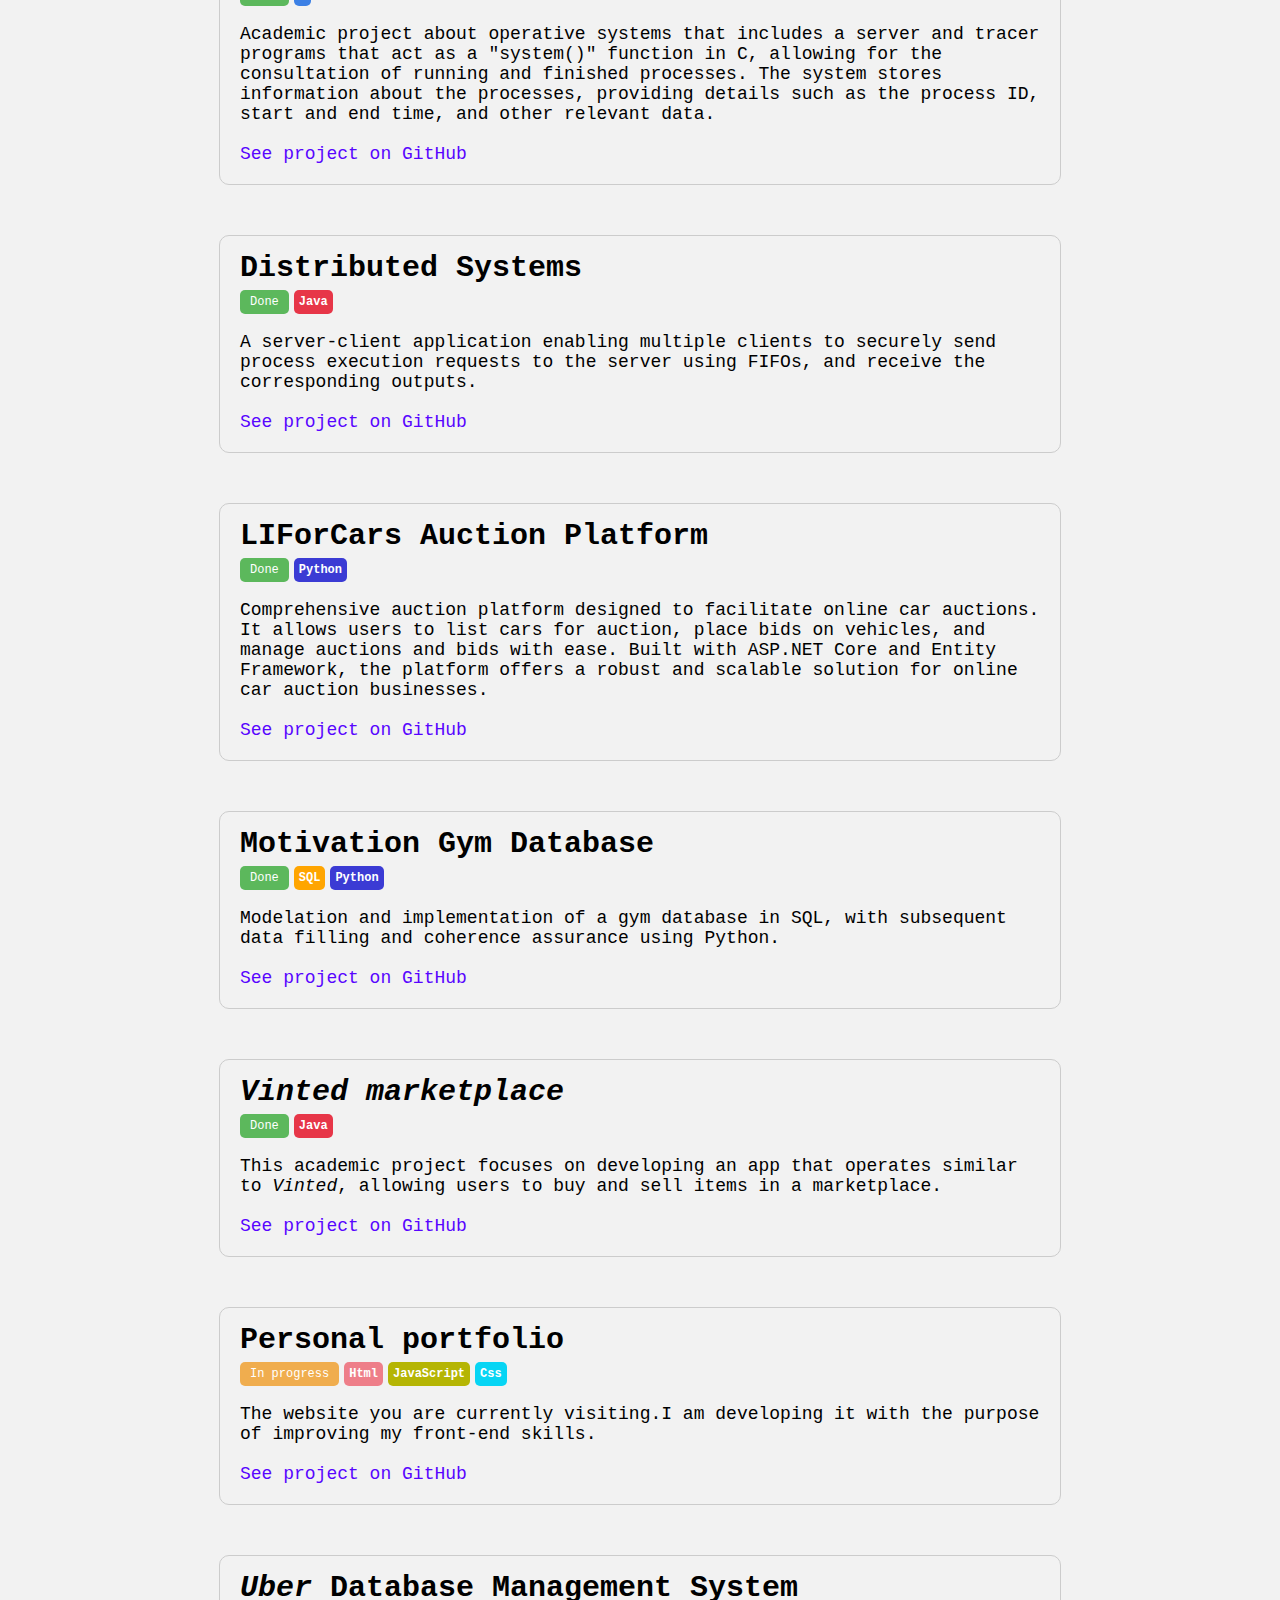
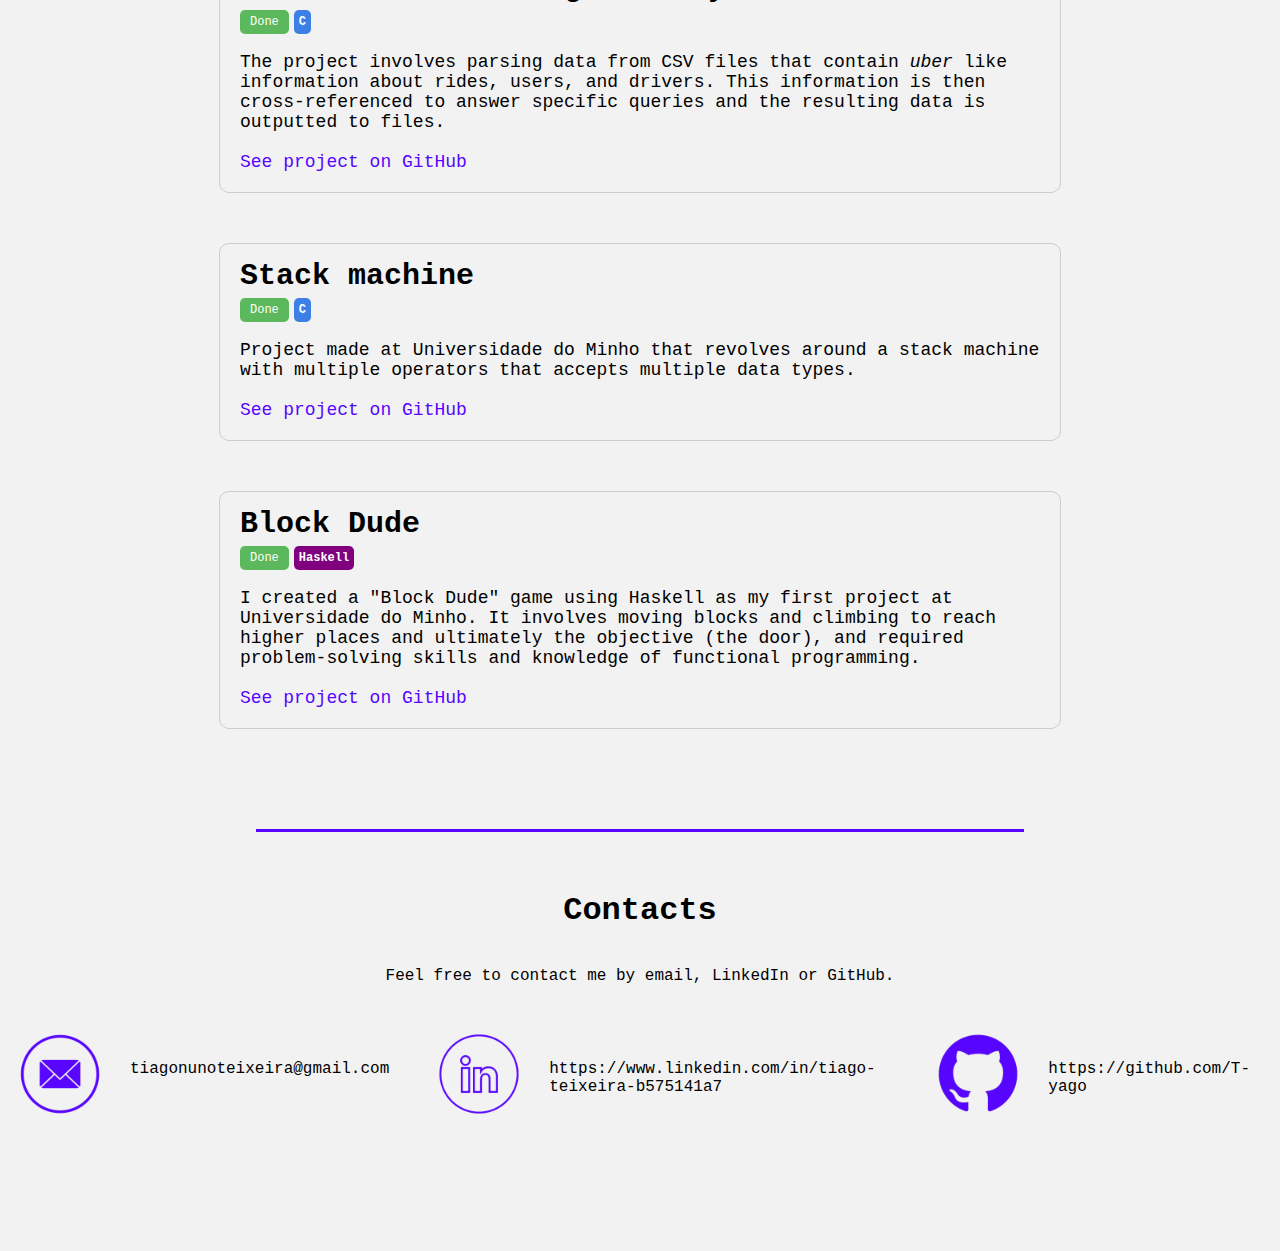
==== commit ce0c544b: "Added some 3rd year projects" ====
--- a/index.html
+++ b/index.html
@@ -60,6 +60,30 @@
             <p>Development of a server-client app that allows scalable peer-to-peer downloads of any type of file at a fast rate, securely and for simultaneous clients. Uses partition to ensure users can dowload parts from different sources and get the desired file, even if no one in the network actually has all the packets, and deals with rare packets balance in the network. </p>
             <a href="https://github.com/T-yago/CC" target="_blank">See project on GitHub</a>
         </div>
+
+        <div class="project">
+            <div class="project-header">
+                <h2>Mechanic-Oriented User Interface</h2>
+                <span class="status done">Done</span>
+                <span class="language javascript">JavaScript</span>
+                <span class="language html">Html</span>
+                <span class="language vue">Vue</span>
+
+            </div>
+            <p>Development of a user friendly interface, that follows Nielsen's heuristics to ensure easy comprehension by the targeted public (mechanics)</p>
+            <a href="https://github.com/UMinho-ENGINF-IPM/trabalho-pr-tico-grupo_14" target="_blank">See project on GitHub</a>
+        </div>
+
+        <div class="project">
+            <div class="project-header">
+                <h2>HealthPlanet Delivery System</h2>
+                <span class="status done">Done</span>
+                <span class="language python">Python</span>
+
+            </div>
+            <p>Delivery app that employs various supervised and unsupervised techniques to compute the shortest paths, considers transportation modes and their CO2 emissions, and optimizes delivery times while promoting environmental efficiency.</p>
+            <a href="https://github.com/T-yago/IA" target="_blank">See project on GitHub</a>
+        </div>
     
         <div class="project">
             <div class="project-header">
@@ -70,6 +94,27 @@
             </div>
             <p>Academic project about operative systems that includes a server and tracer programs that act as a "system()" function in C, allowing for the consultation of running and finished processes. The system stores information about the processes, providing details such as the process ID, start and end time, and other relevant data.</p>
             <a href="https://github.com/T-yago/SO" target="_blank">See project on GitHub</a>
+        </div>
+
+        <div class="project">
+            <div class="project-header">
+                <h2>Distributed Systems</h2>
+                <span class="status done">Done</span>
+                <span class="language java">Java</span>
+
+            </div>
+            <p>A server-client application enabling multiple clients to securely send process execution requests to the server using FIFOs, and receive the corresponding outputs.</p>
+            <a href="https://github.com/T-yago/SD" target="_blank">See project on GitHub</a>
+        </div>
+
+        <div class="project">
+            <div class="project-header">
+                <h2>LIForCars Auction Platform</h2>
+                <span class="status done">Done</span>
+                <span class="language python">Python</span>
+            </div>
+            <p>Comprehensive auction platform designed to facilitate online car auctions. It allows users to list cars for auction, place bids on vehicles, and manage auctions and bids with ease. Built with ASP.NET Core and Entity Framework, the platform offers a robust and scalable solution for online car auction businesses.</p>
+            <a href="https://github.com/T-yago/LI4" target="_blank">See project on GitHub</a>
         </div>
 
         <div class="project">
--- a/index.css
+++ b/index.css
@@ -346,6 +346,11 @@
   color: #fff;
 }
 
+.vue {
+  background-color: rgb(0, 89, 0);
+  color: #fff;
+}
+
 /* CONTACTS */
 
 .contacts {
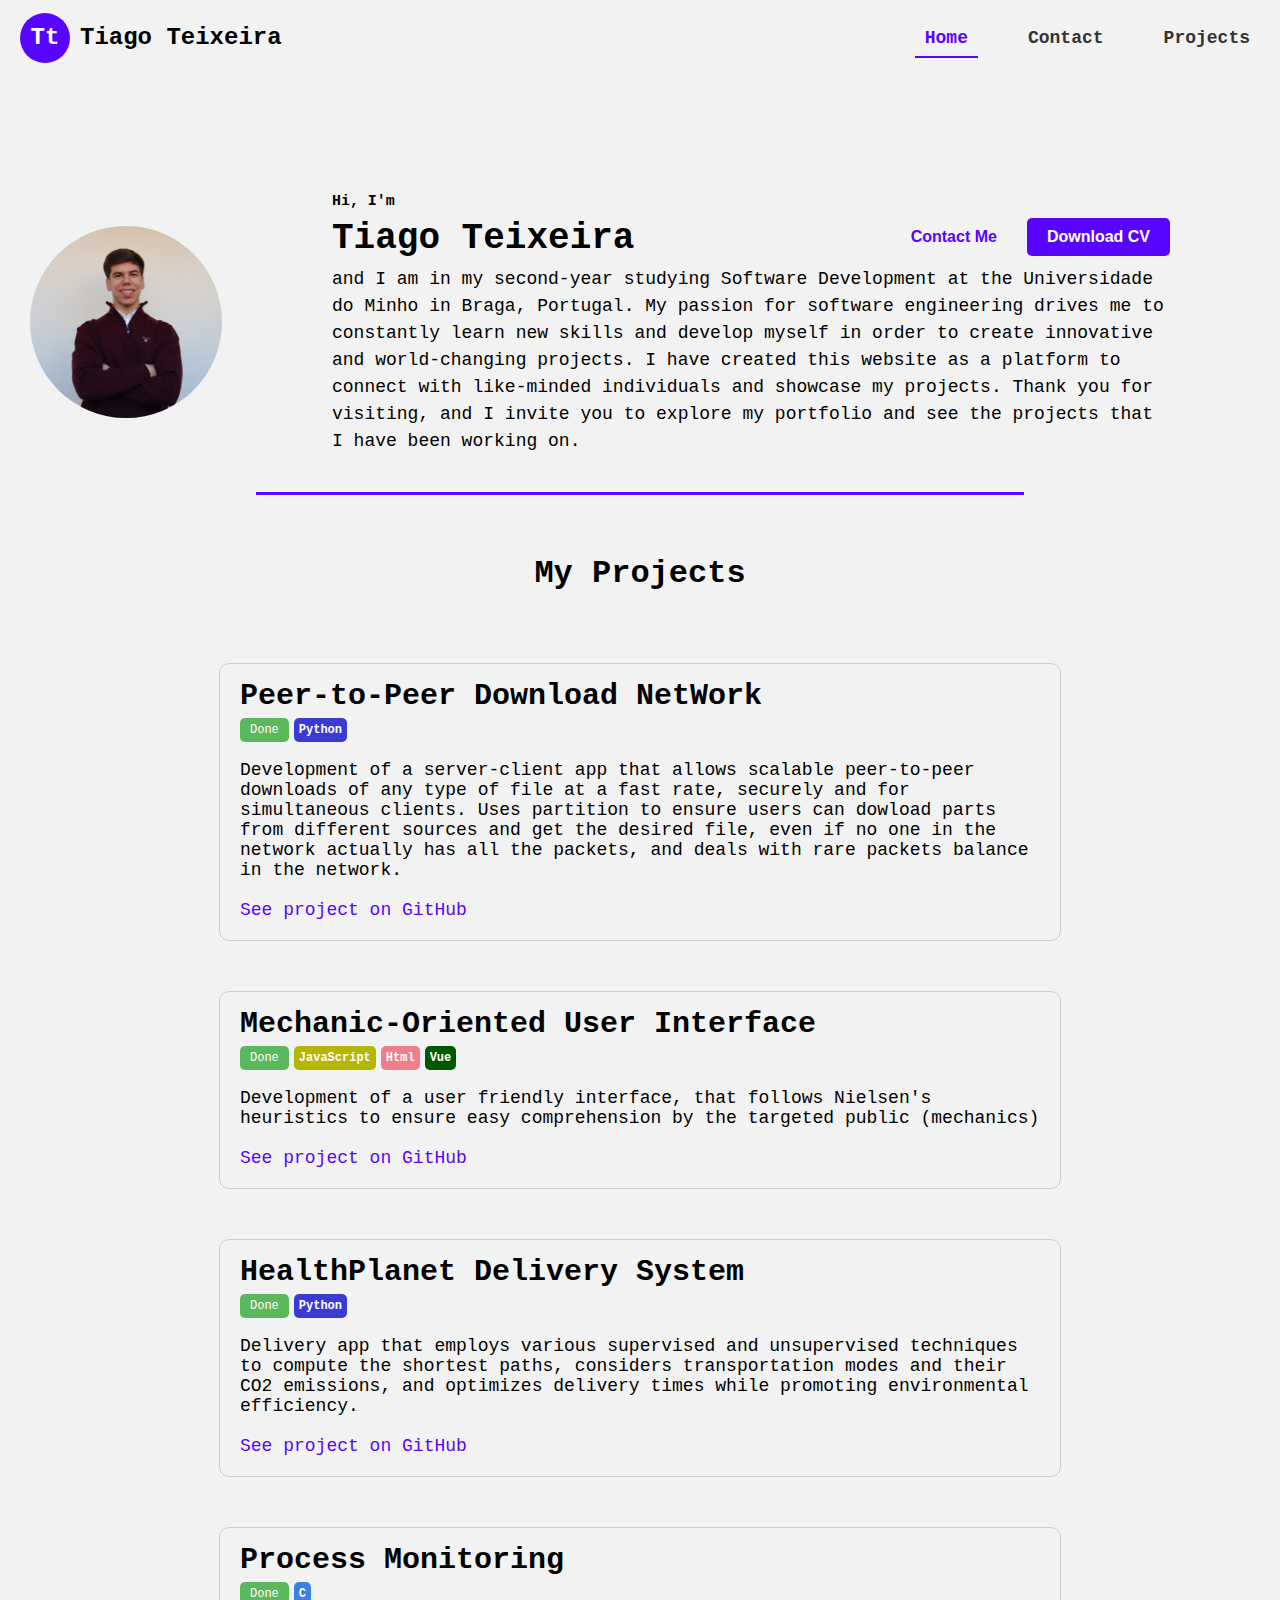
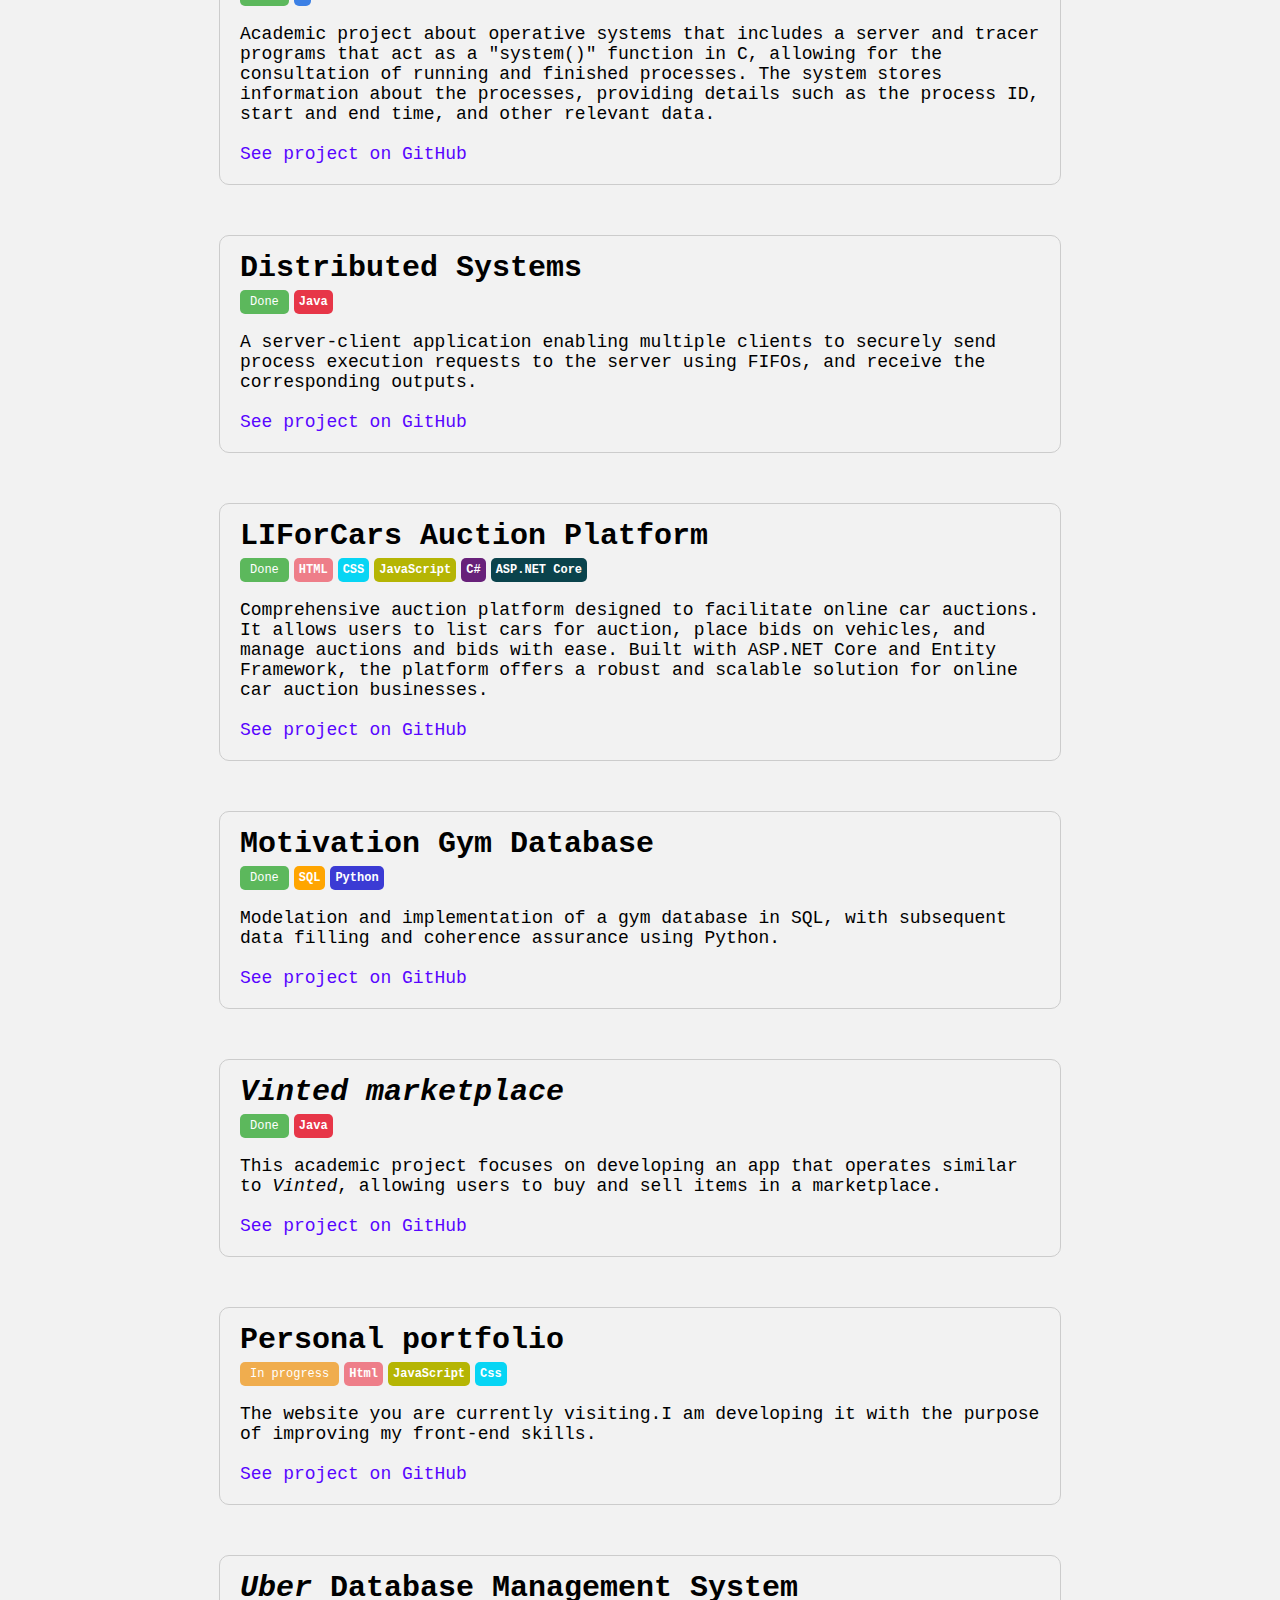
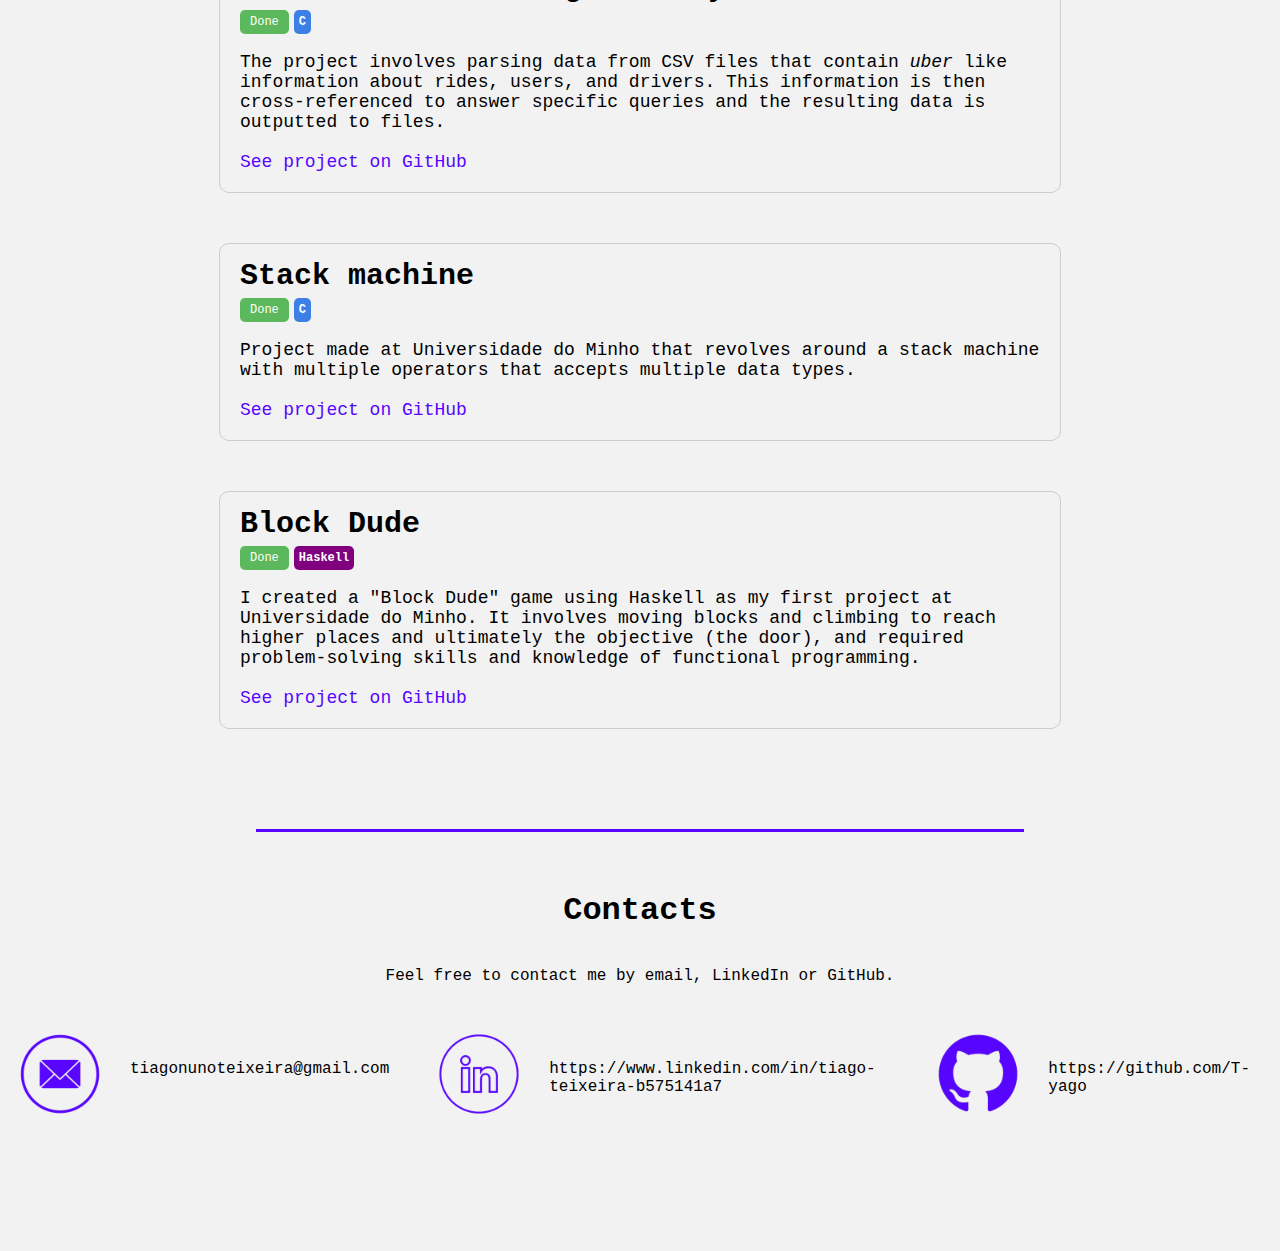
==== commit 0d956325: "Added project" ====
--- a/index.html
+++ b/index.html
@@ -111,7 +111,11 @@
             <div class="project-header">
                 <h2>LIForCars Auction Platform</h2>
                 <span class="status done">Done</span>
-                <span class="language python">Python</span>
+                <span class="language html">HTML</span>
+                <span class="language css">CSS</span>
+                <span class="language javascript">JavaScript</span>
+                <span class="language csharp">C#</span>
+                <span class="language dotnet">ASP.NET Core</span>
             </div>
             <p>Comprehensive auction platform designed to facilitate online car auctions. It allows users to list cars for auction, place bids on vehicles, and manage auctions and bids with ease. Built with ASP.NET Core and Entity Framework, the platform offers a robust and scalable solution for online car auction businesses.</p>
             <a href="https://github.com/T-yago/LI4" target="_blank">See project on GitHub</a>
--- a/index.css
+++ b/index.css
@@ -346,6 +346,16 @@
   color: #fff;
 }
 
+.dotnet {
+  background-color: #0a434c;
+  color: #fff;
+}
+
+.csharp {
+  background-color: #68217a;
+  color: #fff;
+}
+
 .vue {
   background-color: rgb(0, 89, 0);
   color: #fff;
